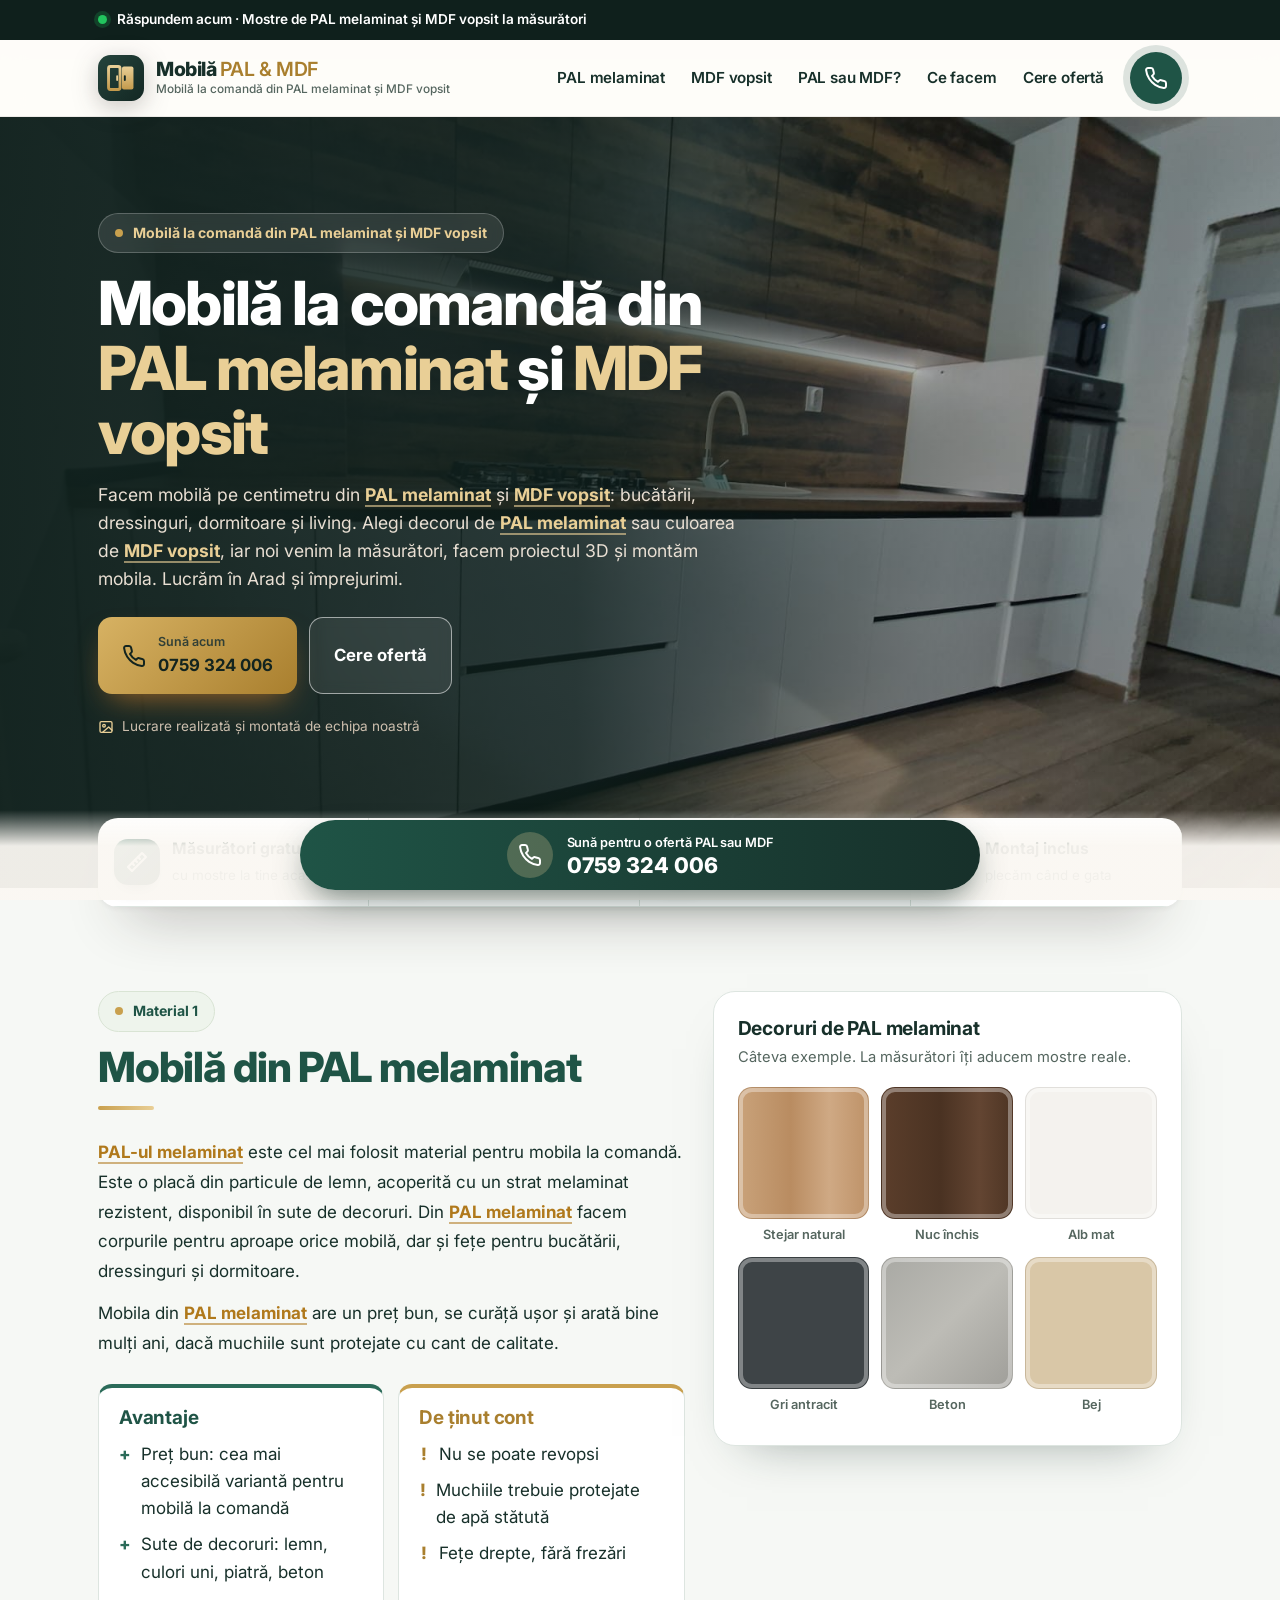
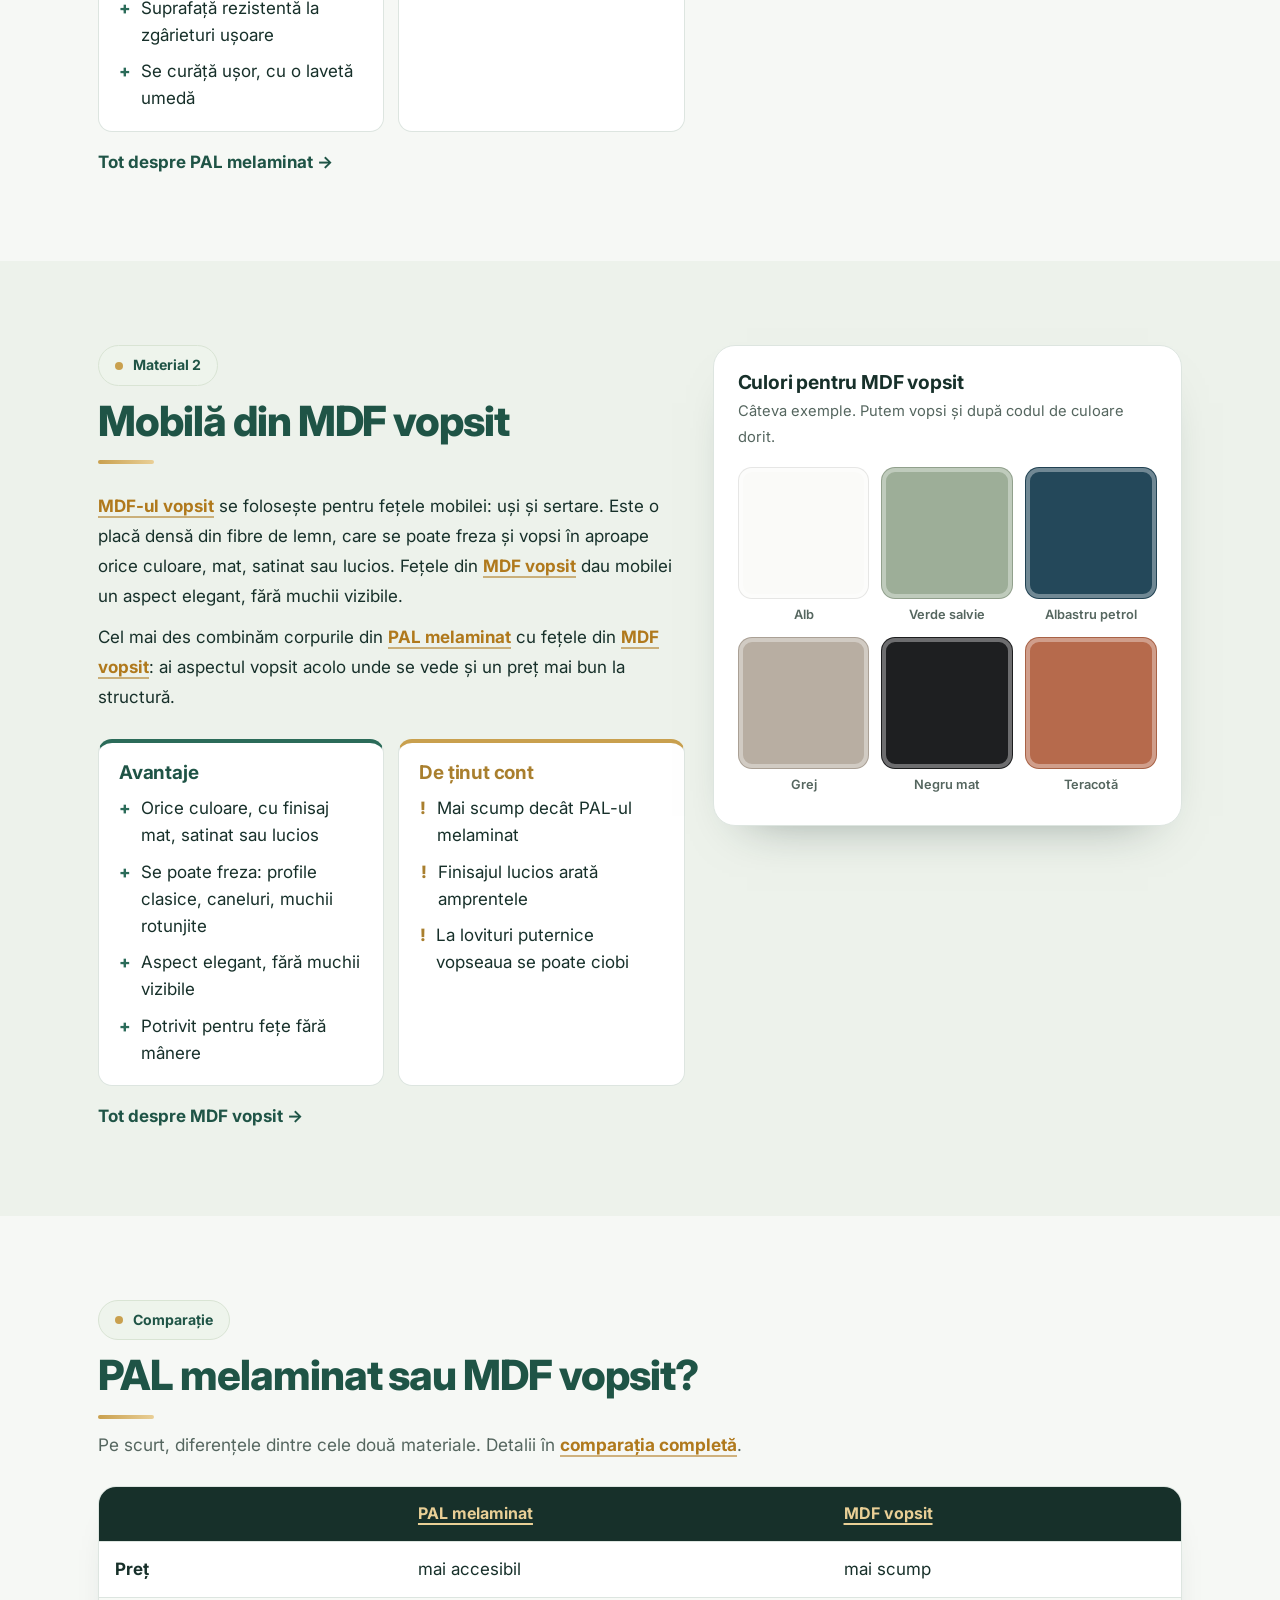
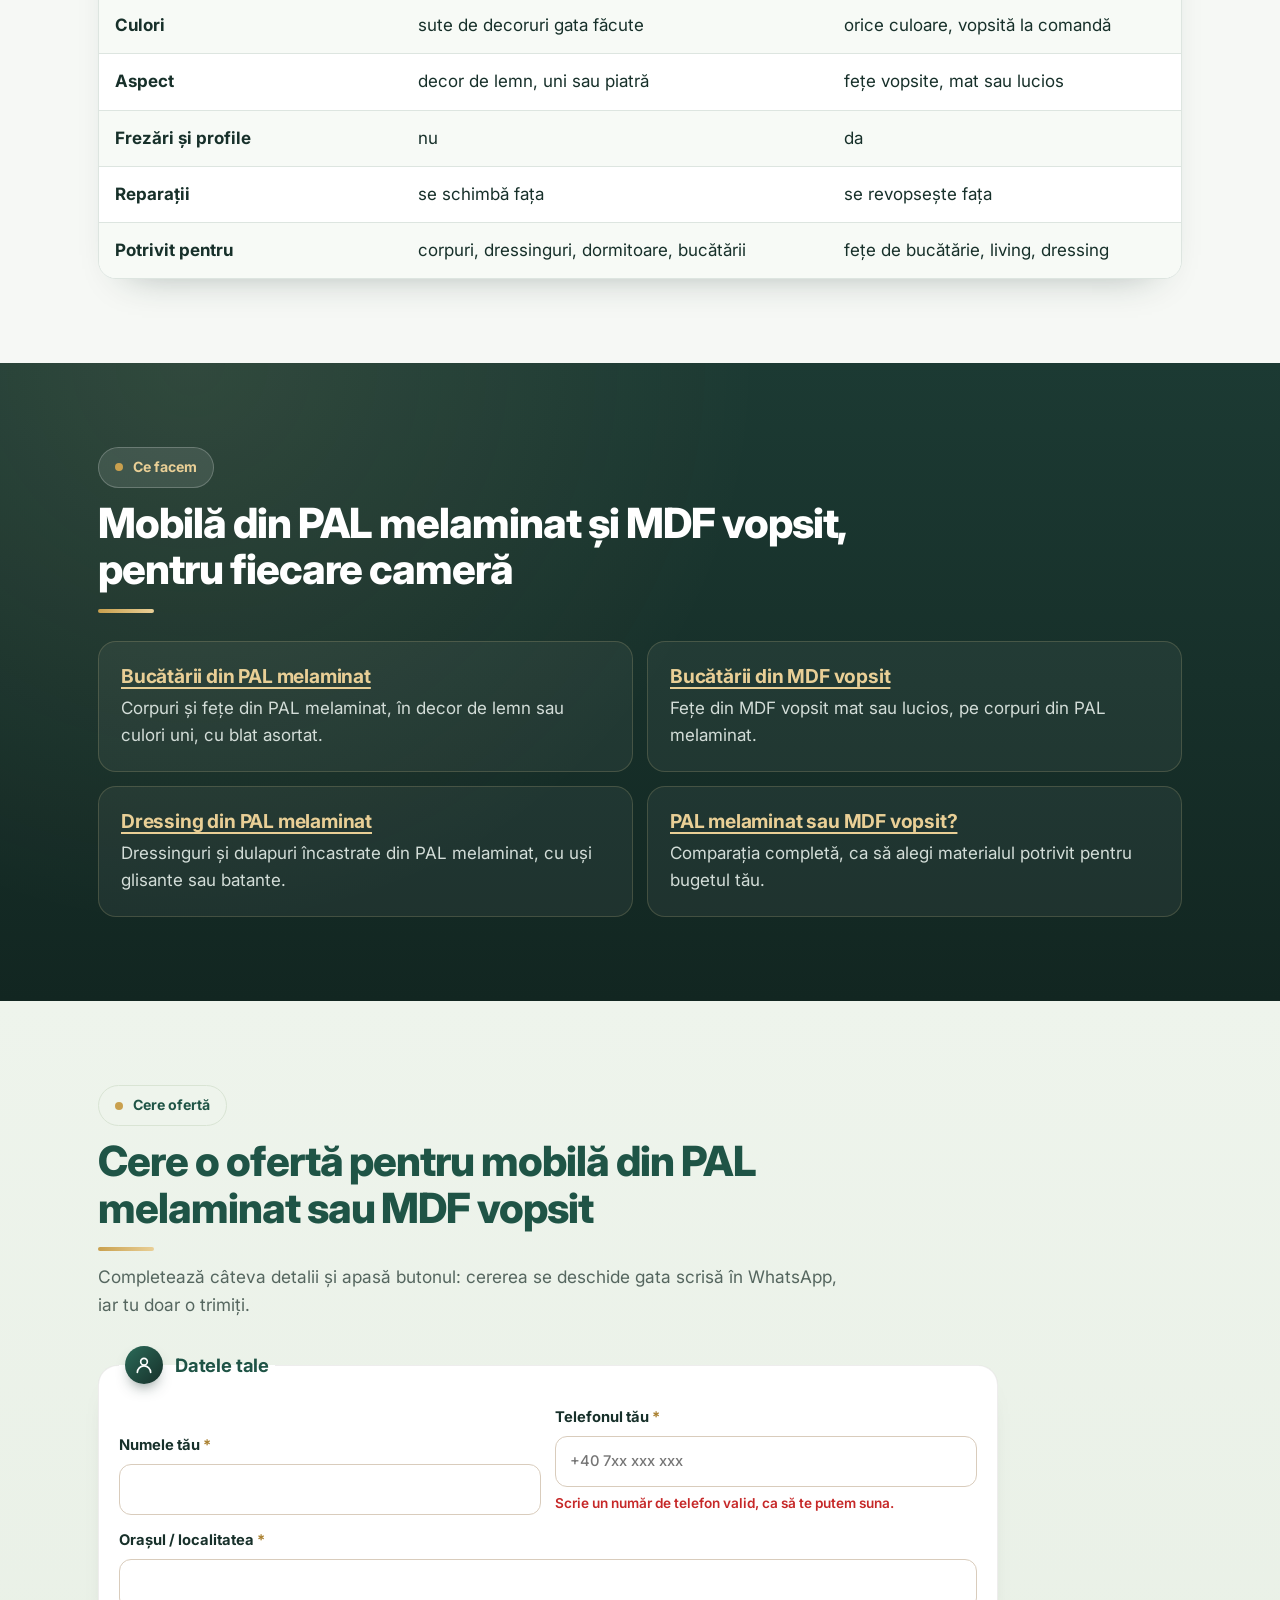
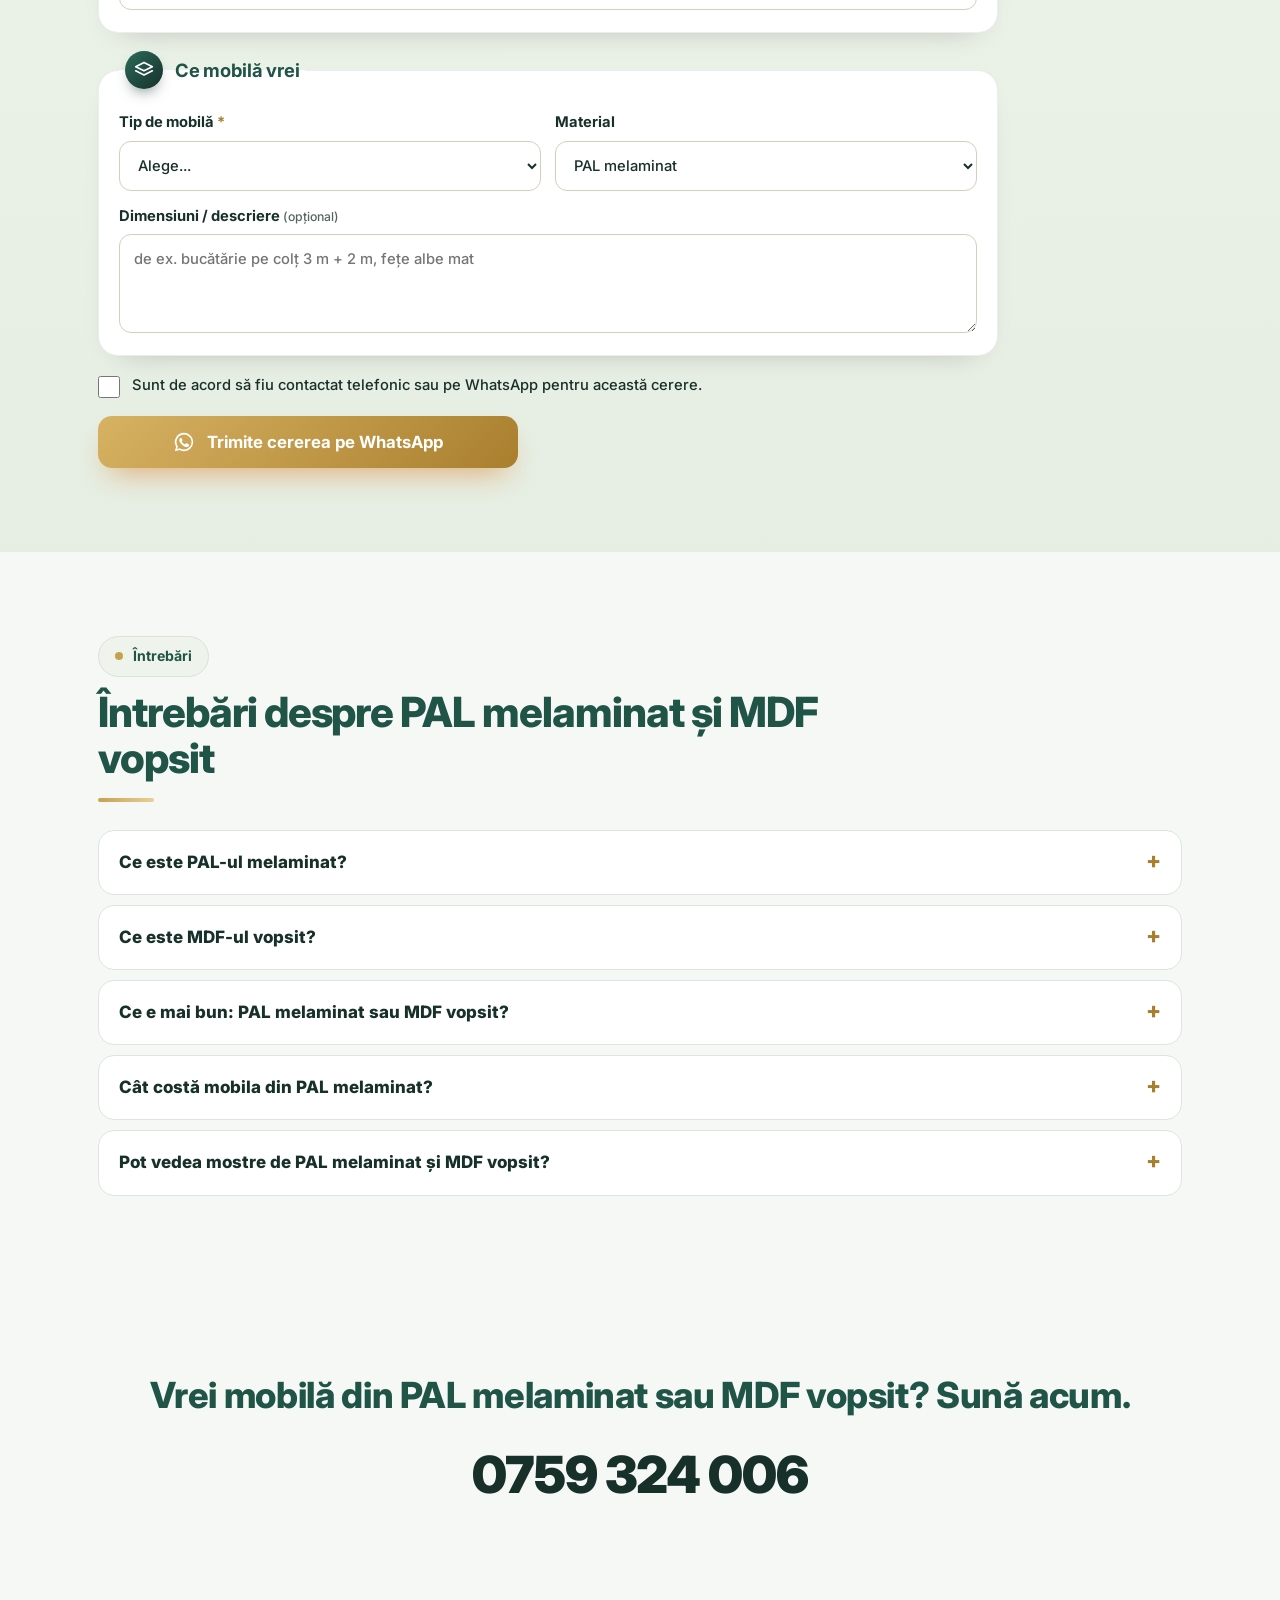
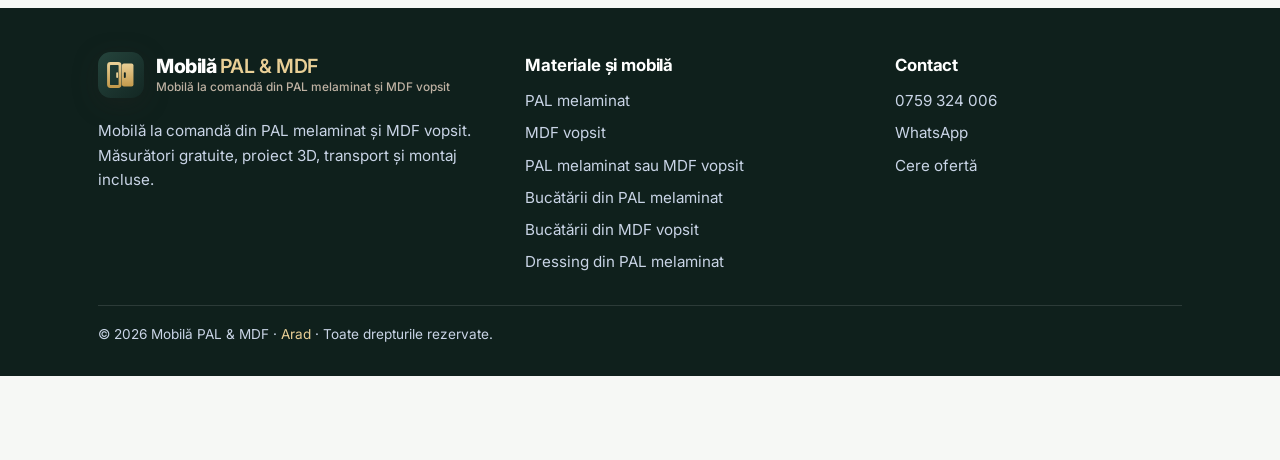
==== index.html @ 7648899f "Site mobilă din PAL melaminat și MDF vopsit, pentru Arad 7 pagini construite în jurul cuvintelor-che" ====
<!doctype html>
<html lang="ro">
<head>
<meta charset="utf-8">
<meta name="viewport" content="width=device-width, initial-scale=1">
<title>Mobilă la comandă din PAL melaminat și MDF vopsit în Arad | Mobilă PAL &amp; MDF</title>
<meta name="description" content="Mobilă la comandă din PAL melaminat și MDF vopsit: bucătării, dressinguri, dormitoare. Măsurători gratuite cu mostre, proiect 3D, transport și montaj incluse. Lucrăm în Arad și împrejurimi.">
<script type="application/ld+json">{"@context":"https://schema.org","@type":"HomeAndConstructionBusiness","name":"Mobilă PAL & MDF","description":"Mobilă la comandă din PAL melaminat și MDF vopsit","telephone":"+40759324006","areaServed":{"@type":"City","name":"Arad"},"address":{"@type":"PostalAddress","addressLocality":"Arad","addressCountry":"RO"}}</script>
<meta name="theme-color" content="#17302A">
<link rel="icon" href="favicon.svg" type="image/svg+xml">
<link rel="preconnect" href="https://fonts.googleapis.com">
<link rel="preconnect" href="https://fonts.gstatic.com" crossorigin>
<link rel="stylesheet" href="https://fonts.googleapis.com/css2?family=Inter:wght@400;500;600;700;800;900&display=swap">
<link rel="stylesheet" href="style.css">
</head>
<body>
<div class="live"><div class="wrap"><span class="dot"></span>Răspundem acum<span class="hide-m"> · Mostre de PAL melaminat și MDF vopsit la măsurători</span></div></div>
<header class="top"><div class="wrap">
  <a class="brand" href="index.html" aria-label="Mobilă PAL & MDF, pagina principală"><span class="logo"><svg class="logo-mark" width="46" height="46" viewBox="0 0 48 48" aria-hidden="true">
  <defs><linearGradient id="pgb" x1="0" y1="0" x2="1" y2="1"><stop offset="0" stop-color="#25443C"/><stop offset="1" stop-color="#132723"/></linearGradient>
  <linearGradient id="pga" x1="0" y1="0" x2="0" y2="1"><stop offset="0" stop-color="#E9CF96"/><stop offset="1" stop-color="#C49A4C"/></linearGradient></defs>
  <rect width="48" height="48" rx="13" fill="url(#pgb)"/>
  <rect x="11" y="12" width="12" height="24" rx="2" fill="none" stroke="url(#pga)" stroke-width="3"/>
  <rect x="25" y="12" width="12" height="24" rx="2" fill="url(#pga)"/>
  <path d="M20 22v4M28 22v4" stroke="#132723" stroke-width="2" stroke-linecap="round"/>
  <path d="M20 22v4" stroke="#E9CF96" stroke-width="2" stroke-linecap="round"/>
</svg><span class="wm"><span class="wm1">Mobilă <i>PAL & MDF</i></span><small>Mobilă la comandă din PAL melaminat și MDF vopsit</small></span></span></a>
  <nav class="menu nav-desktop" aria-label="Meniu principal"><div class="wrap"><a href="index.html#pal">PAL melaminat</a><a href="index.html#mdf">MDF vopsit</a><a href="pal-melaminat-sau-mdf-vopsit.html">PAL sau MDF?</a><a href="index.html#unde">Ce facem</a><a href="index.html#oferta">Cere ofertă</a></div></nav>
  <a class="call-dot" href="tel:+40759324006" aria-label="Sună la 0759 324 006"><svg width="24" height="24" viewBox="0 0 24 24" fill="none" stroke="#fff" stroke-width="2" stroke-linecap="round" stroke-linejoin="round" aria-hidden="true"><path d="M22 16.9v3a2 2 0 0 1-2.2 2 19.8 19.8 0 0 1-8.6-3.1 19.5 19.5 0 0 1-6-6A19.8 19.8 0 0 1 2.1 4.2 2 2 0 0 1 4.1 2h3a2 2 0 0 1 2 1.7c.1 1 .4 1.9.7 2.8a2 2 0 0 1-.5 2.1L8 9.9a16 16 0 0 0 6 6l1.3-1.3a2 2 0 0 1 2.1-.4c.9.3 1.8.6 2.8.7a2 2 0 0 1 1.7 2z"/></svg></a>
  <button class="menu-btn" type="button" aria-label="Meniu" aria-expanded="false" id="menu-btn"><svg width="26" height="26" viewBox="0 0 24 24" fill="none" stroke="#17302A" stroke-width="2" stroke-linecap="round" stroke-linejoin="round" aria-hidden="true"><path d="M3 7h18M3 12h18M3 17h18"/></svg></button>
</div></header>
<main>

<div class="hx">
  <div class="hx-bg" aria-hidden="true"><img src="lucrari/alba-1.jpg" alt="" width="1600" height="1200" fetchpriority="high"></div>
  <div class="wrap hx-in">
    <span class="eyebrow pill pill-glass">Mobilă la comandă din PAL melaminat și MDF vopsit</span>
    <h1>Mobilă la comandă din <em>PAL melaminat</em> și <em>MDF vopsit</em></h1>
    <p class="lead">Facem mobilă pe centimetru din <a class="kw" href="pal-melaminat.html">PAL melaminat</a> și <a class="kw" href="mdf-vopsit.html">MDF vopsit</a>: bucătării, dressinguri, dormitoare și living. Alegi decorul de <a class="kw" href="pal-melaminat.html">PAL melaminat</a> sau culoarea de <a class="kw" href="mdf-vopsit.html">MDF vopsit</a>, iar noi venim la măsurători, facem proiectul 3D și montăm mobila. Lucrăm în Arad și împrejurimi.</p>
    <div class="cta-row"><a class="btn" href="tel:+40759324006"><svg width="24" height="24" viewBox="0 0 24 24" fill="none" stroke="#fff" stroke-width="2" stroke-linecap="round" stroke-linejoin="round" aria-hidden="true"><path d="M22 16.9v3a2 2 0 0 1-2.2 2 19.8 19.8 0 0 1-8.6-3.1 19.5 19.5 0 0 1-6-6A19.8 19.8 0 0 1 2.1 4.2 2 2 0 0 1 4.1 2h3a2 2 0 0 1 2 1.7c.1 1 .4 1.9.7 2.8a2 2 0 0 1-.5 2.1L8 9.9a16 16 0 0 0 6 6l1.3-1.3a2 2 0 0 1 2.1-.4c.9.3 1.8.6 2.8.7a2 2 0 0 1 1.7 2z"/></svg><span><small>Sună acum</small>0759 324 006</span></a><a class="btn ghost ghost-light" href="#oferta">Cere ofertă</a></div>
    <p class="hx-cap"><svg width="16" height="16" viewBox="0 0 24 24" fill="none" stroke="#E9CF96" stroke-width="2" stroke-linecap="round" stroke-linejoin="round" aria-hidden="true"><rect x="3" y="4" width="18" height="16" rx="2"/><circle cx="9" cy="10" r="2"/><path d="m21 17-5-5-9 8"/></svg> Lucrare realizată și montată de echipa noastră</p>
  </div>
</div>
<div class="wrap"><div class="trust">
  <div class="t-item"><span class="t-ic"><svg width="24" height="24" viewBox="0 0 24 24" fill="none" stroke="#fff" stroke-width="2" stroke-linecap="round" stroke-linejoin="round" aria-hidden="true"><path d="M3 17 17 3l4 4L7 21z"/><path d="m7 13 2 2M10 10l2 2M13 7l2 2"/></svg></span><div><b>Măsurători gratuite</b><span>cu mostre la tine acasă</span></div></div>
  <div class="t-item"><span class="t-ic"><svg width="24" height="24" viewBox="0 0 24 24" fill="none" stroke="#fff" stroke-width="2" stroke-linecap="round" stroke-linejoin="round" aria-hidden="true"><path d="M21 8 12 3 3 8v8l9 5 9-5z"/><path d="M3 8l9 5 9-5M12 13v8"/></svg></span><div><b>Proiect 3D</b><span>vezi totul înainte</span></div></div>
  <div class="t-item"><span class="t-ic"><svg width="24" height="24" viewBox="0 0 24 24" fill="none" stroke="#fff" stroke-width="2" stroke-linecap="round" stroke-linejoin="round" aria-hidden="true"><path d="M1 4h14v12H1zM15 9h4l4 4v3h-8z"/><circle cx="6" cy="18" r="2"/><circle cx="18" cy="18" r="2"/></svg></span><div><b>Transport inclus</b><span>în prețul ofertei</span></div></div>
  <div class="t-item"><span class="t-ic"><svg width="24" height="24" viewBox="0 0 24 24" fill="none" stroke="#fff" stroke-width="2" stroke-linecap="round" stroke-linejoin="round" aria-hidden="true"><path d="M14.7 6.3a4 4 0 0 0 5 5L22 14l-8 8-2.3-2.3a4 4 0 0 0-5-5L4 12l8-8z"/></svg></span><div><b>Montaj inclus</b><span>plecăm când e gata</span></div></div>
</div></div>

<section id="pal"><div class="wrap two-mat">
  <div>
    <div class="head"><span class="eyebrow pill">Material 1</span><h2>Mobilă din PAL melaminat</h2></div>
    <p><a class="kw" href="pal-melaminat.html">PAL-ul melaminat</a> este cel mai folosit material pentru mobila la comandă. Este o placă din particule de lemn, acoperită cu un strat melaminat rezistent, disponibil în sute de decoruri. Din <a class="kw" href="pal-melaminat.html">PAL melaminat</a> facem corpurile pentru aproape orice mobilă, dar și fețe pentru bucătării, dressinguri și dormitoare.</p>
    <p style="margin-top:12px">Mobila din <a class="kw" href="pal-melaminat.html">PAL melaminat</a> are un preț bun, se curăță ușor și arată bine mulți ani, dacă muchiile sunt protejate cu cant de calitate.</p>
    <div class="pm"><div class="pm-col pm-plus"><h3>Avantaje</h3><ul><li>Preț bun: cea mai accesibilă variantă pentru mobilă la comandă</li><li>Sute de decoruri: lemn, culori uni, piatră, beton</li><li>Suprafață rezistentă la zgârieturi ușoare</li><li>Se curăță ușor, cu o lavetă umedă</li></ul></div><div class="pm-col pm-minus"><h3>De ținut cont</h3><ul><li>Nu se poate revopsi</li><li>Muchiile trebuie protejate de apă stătută</li><li>Fețe drepte, fără frezări</li></ul></div></div>
    <p style="margin-top:16px"><a class="more-l" href="pal-melaminat.html">Tot despre PAL melaminat →</a></p>
  </div>
  <div class="mat-card">
    <h3>Decoruri de PAL melaminat</h3><p>Câteva exemple. La măsurători îți aducem mostre reale.</p>
    <div class="sw"><div class="swi"><span style="background:linear-gradient(90deg,#C9A27A,#B98C61 40%,#CFA984 70%,#BE9268)"></span><small>Stejar natural</small></div><div class="swi"><span style="background:linear-gradient(90deg,#5B3E2B,#4A3222 45%,#634532 75%,#4E3524)"></span><small>Nuc închis</small></div><div class="swi"><span style="background:#F4F2EE"></span><small>Alb mat</small></div><div class="swi"><span style="background:#3E4447"></span><small>Gri antracit</small></div><div class="swi"><span style="background:linear-gradient(135deg,#A9A9A4,#BDBCB6 50%,#9F9E99)"></span><small>Beton</small></div><div class="swi"><span style="background:#D9C7A7"></span><small>Bej</small></div></div>
  </div>
</div></section>

<section id="mdf" class="soft"><div class="wrap two-mat">
  <div>
    <div class="head"><span class="eyebrow pill">Material 2</span><h2>Mobilă din MDF vopsit</h2></div>
    <p><a class="kw" href="mdf-vopsit.html">MDF-ul vopsit</a> se folosește pentru fețele mobilei: uși și sertare. Este o placă densă din fibre de lemn, care se poate freza și vopsi în aproape orice culoare, mat, satinat sau lucios. Fețele din <a class="kw" href="mdf-vopsit.html">MDF vopsit</a> dau mobilei un aspect elegant, fără muchii vizibile.</p>
    <p style="margin-top:12px">Cel mai des combinăm corpurile din <a class="kw" href="pal-melaminat.html">PAL melaminat</a> cu fețele din <a class="kw" href="mdf-vopsit.html">MDF vopsit</a>: ai aspectul vopsit acolo unde se vede și un preț mai bun la structură.</p>
    <div class="pm"><div class="pm-col pm-plus"><h3>Avantaje</h3><ul><li>Orice culoare, cu finisaj mat, satinat sau lucios</li><li>Se poate freza: profile clasice, caneluri, muchii rotunjite</li><li>Aspect elegant, fără muchii vizibile</li><li>Potrivit pentru fețe fără mânere</li></ul></div><div class="pm-col pm-minus"><h3>De ținut cont</h3><ul><li>Mai scump decât PAL-ul melaminat</li><li>Finisajul lucios arată amprentele</li><li>La lovituri puternice vopseaua se poate ciobi</li></ul></div></div>
    <p style="margin-top:16px"><a class="more-l" href="mdf-vopsit.html">Tot despre MDF vopsit →</a></p>
  </div>
  <div class="mat-card">
    <h3>Culori pentru MDF vopsit</h3><p>Câteva exemple. Putem vopsi și după codul de culoare dorit.</p>
    <div class="sw"><div class="swi"><span style="background:#FAFAF8"></span><small>Alb</small></div><div class="swi"><span style="background:#9DAE98"></span><small>Verde salvie</small></div><div class="swi"><span style="background:#24485A"></span><small>Albastru petrol</small></div><div class="swi"><span style="background:#B8AEA2"></span><small>Grej</small></div><div class="swi"><span style="background:#1E1F21"></span><small>Negru mat</small></div><div class="swi"><span style="background:#B66A4C"></span><small>Teracotă</small></div></div>
  </div>
</div></section>

<section id="compara"><div class="wrap">
  <div class="head"><span class="eyebrow pill">Comparație</span><h2>PAL melaminat sau MDF vopsit?</h2><p>Pe scurt, diferențele dintre cele două materiale. Detalii în <a class="kw" href="pal-melaminat-sau-mdf-vopsit.html">comparația completă</a>.</p></div>
  <div class="cmp-wrap"><table class="cmp"><thead><tr><th></th><th><a class="kw" href="pal-melaminat.html">PAL melaminat</a></th><th><a class="kw" href="mdf-vopsit.html">MDF vopsit</a></th></tr></thead><tbody><tr><th>Preț</th><td>mai accesibil</td><td>mai scump</td></tr><tr><th>Culori</th><td>sute de decoruri gata făcute</td><td>orice culoare, vopsită la comandă</td></tr><tr><th>Aspect</th><td>decor de lemn, uni sau piatră</td><td>fețe vopsite, mat sau lucios</td></tr><tr><th>Frezări și profile</th><td>nu</td><td>da</td></tr><tr><th>Reparații</th><td>se schimbă fața</td><td>se revopsește fața</td></tr><tr><th>Potrivit pentru</th><td>corpuri, dressinguri, dormitoare, bucătării</td><td>fețe de bucătărie, living, dressing</td></tr></tbody></table></div>
</div></section>

<section id="unde" class="band"><div class="wrap">
  <div class="head"><span class="eyebrow pill pill-dark">Ce facem</span><h2>Mobilă din PAL melaminat și MDF vopsit, pentru fiecare cameră</h2></div>
  <div class="ugrid"><div class="ucard"><h3><a class="kw" href="bucatarii-pal-melaminat.html">Bucătării din PAL melaminat</a></h3><p>Corpuri și fețe din PAL melaminat, în decor de lemn sau culori uni, cu blat asortat.</p></div><div class="ucard"><h3><a class="kw" href="bucatarii-mdf-vopsit.html">Bucătării din MDF vopsit</a></h3><p>Fețe din MDF vopsit mat sau lucios, pe corpuri din PAL melaminat.</p></div><div class="ucard"><h3><a class="kw" href="dressing-pal-melaminat.html">Dressing din PAL melaminat</a></h3><p>Dressinguri și dulapuri încastrate din PAL melaminat, cu uși glisante sau batante.</p></div><div class="ucard"><h3><a class="kw" href="pal-melaminat-sau-mdf-vopsit.html">PAL melaminat sau MDF vopsit?</a></h3><p>Comparația completă, ca să alegi materialul potrivit pentru bugetul tău.</p></div></div>
</div></section>


<section id="oferta" class="order-sec"><div class="wrap">
  <div class="head"><span class="eyebrow pill">Cere ofertă</span><h2>Cere o ofertă pentru mobilă din PAL melaminat sau MDF vopsit</h2>
  <p>Completează câteva detalii și apasă butonul: cererea se deschide gata scrisă în WhatsApp, iar tu doar o trimiți.</p></div>
  <form id="of-form" class="order" novalidate>
    <fieldset class="fs">
      <legend><span class="n"><svg width="20" height="20" viewBox="0 0 24 24" fill="none" stroke="#fff" stroke-width="2" stroke-linecap="round" stroke-linejoin="round" aria-hidden="true"><circle cx="12" cy="8" r="4"/><path d="M4 21a8 8 0 0 1 16 0"/></svg></span>Datele tale</legend>
      <div class="row2">
        <label>Numele tău <em>*</em><input name="Nume" required autocomplete="name"></label>
        <label>Telefonul tău <em>*</em><input name="Telefon" id="f-tel" type="tel" required autocomplete="tel" placeholder="+40 7xx xxx xxx"><span class="err-txt" id="tel-err" hidden>Scrie un număr de telefon valid, ca să te putem suna.</span></label>
      </div>
      <label>Orașul / localitatea <em>*</em><input name="Oraș" required autocomplete="address-level2"></label>
    </fieldset>
    <fieldset class="fs">
      <legend><span class="n"><svg width="20" height="20" viewBox="0 0 24 24" fill="none" stroke="#fff" stroke-width="2" stroke-linecap="round" stroke-linejoin="round" aria-hidden="true"><path d="M12 3 2 8l10 5 10-5z"/><path d="m2 13 10 5 10-5"/></svg></span>Ce mobilă vrei</legend>
      <div class="row2">
        <label>Tip de mobilă <em>*</em><select name="Tip mobilă" required><option value="">Alege...</option><option>Bucătărie</option><option>Dressing / dulap</option><option>Dormitor</option><option>Living</option><option>Baie</option><option>Birou / firmă</option><option>Altceva</option></select></label>
        <label>Material<select name="Material"><option>PAL melaminat</option><option>MDF vopsit</option><option>PAL melaminat + fețe din MDF vopsit</option><option>Nu știu încă, vreau recomandare</option></select></label>
      </div>
      <label>Dimensiuni / descriere <small>(opțional)</small><textarea name="Descriere" rows="3" placeholder="de ex. bucătărie pe colț 3 m + 2 m, fețe albe mat"></textarea></label>
    </fieldset>
    <label class="agree"><input type="checkbox" required> Sunt de acord să fiu contactat telefonic sau pe WhatsApp pentru această cerere.</label>
    <button class="btn btn-wa" type="submit" id="of-submit"><svg width="22" height="22" viewBox="0 0 24 24" fill="#fff" aria-hidden="true"><path d="M12 2a10 10 0 0 0-8.6 15.1L2 22l5-1.3A10 10 0 1 0 12 2zm0 18.2a8.2 8.2 0 0 1-4.2-1.2l-.3-.2-3 .8.8-2.9-.2-.3A8.2 8.2 0 1 1 12 20.2zm4.5-6.1c-.2-.1-1.5-.7-1.7-.8-.2-.1-.4-.1-.6.1l-.8 1c-.1.2-.3.2-.5.1a6.7 6.7 0 0 1-3.3-2.9c-.2-.4.2-.4.7-1.3.1-.2 0-.3 0-.4l-.8-1.8c-.2-.5-.4-.4-.6-.4h-.5a1 1 0 0 0-.7.3 3 3 0 0 0-.9 2.2 5.2 5.2 0 0 0 1.1 2.7 11.8 11.8 0 0 0 4.5 4c1.7.7 2.3.8 3.2.6a2.7 2.7 0 0 0 1.8-1.3 2.2 2.2 0 0 0 .2-1.3c-.1-.1-.3-.2-.5-.3z"/></svg> Trimite cererea pe WhatsApp</button>
  </form>
  <div id="of-ok" class="order-ok" tabindex="-1" hidden>
    <div class="ok-ic"><svg width="44" height="44" viewBox="0 0 24 24" fill="none" stroke="#fff" stroke-width="3" stroke-linecap="round" stroke-linejoin="round" aria-hidden="true"><path d="M5 12.5l4.5 4.5L19 7.5"/></svg></div>
    <h3>Vă mulțumim!</h3>
    <p class="ok-thanks">Cererea ta e gata în WhatsApp.</p>
    <p class="ok-next" style="margin-top:12px"><b>Ultimul pas:</b> în WhatsApp, apasă <b>Trimite</b>. Dacă WhatsApp nu s-a deschis, apasă butonul de mai jos.</p>
    <p style="margin-top:16px"><a class="btn btn-wa" id="wa-again" href="https://wa.me/40759324006" target="_blank" rel="noopener"><svg width="22" height="22" viewBox="0 0 24 24" fill="#fff" aria-hidden="true"><path d="M12 2a10 10 0 0 0-8.6 15.1L2 22l5-1.3A10 10 0 1 0 12 2zm0 18.2a8.2 8.2 0 0 1-4.2-1.2l-.3-.2-3 .8.8-2.9-.2-.3A8.2 8.2 0 1 1 12 20.2zm4.5-6.1c-.2-.1-1.5-.7-1.7-.8-.2-.1-.4-.1-.6.1l-.8 1c-.1.2-.3.2-.5.1a6.7 6.7 0 0 1-3.3-2.9c-.2-.4.2-.4.7-1.3.1-.2 0-.3 0-.4l-.8-1.8c-.2-.5-.4-.4-.6-.4h-.5a1 1 0 0 0-.7.3 3 3 0 0 0-.9 2.2 5.2 5.2 0 0 0 1.1 2.7 11.8 11.8 0 0 0 4.5 4c1.7.7 2.3.8 3.2.6a2.7 2.7 0 0 0 1.8-1.3 2.2 2.2 0 0 0 .2-1.3c-.1-.1-.3-.2-.5-.3z"/></svg> Deschide WhatsApp</a></p>
    <p class="ok-urgent">Sau sună-ne: <a href="tel:+40759324006">0759 324 006</a></p>
  </div>
</div></section>
<script>
(function(){
  var f=document.getElementById("of-form"); if(!f) return;
  var tel=document.getElementById("f-tel");
  tel.addEventListener("input",function(){ tel.setCustomValidity(""); document.getElementById("tel-err").hidden=true; });
  f.addEventListener("submit",function(e){
    e.preventDefault();
    var cifre=(tel.value.match(/\d/g)||[]).length;
    tel.setCustomValidity(cifre>=9 && cifre<=15 ? "" : "Scrie un număr de telefon valid.");
    document.getElementById("tel-err").hidden=tel.validity.valid;
    if(!f.checkValidity()){ f.reportValidity(); return; }
    var d={}; new FormData(f).forEach(function(v,k){ d[k]=v; });
    var txt="Bună ziua! Aș dori o ofertă pentru mobilă la comandă.\n";
    ["Nume","Telefon","Oraș","Tip mobilă","Material","Descriere"].forEach(function(k){ var v=(d[k]||"").trim(); if(v) txt+="\n"+k+": "+v; });
    var url="https://wa.me/40759324006?text="+encodeURIComponent(txt);
    document.getElementById("wa-again").href=url;
    f.reset(); f.hidden=true; var ok=document.getElementById("of-ok"); ok.hidden=false; ok.scrollIntoView({block:"center",behavior:"smooth"});
    var w=window.open(url,"_blank"); if(!w) window.location.href=url;
  });
})();
</script>

<section id="intrebari"><div class="wrap">
  <div class="head"><span class="eyebrow pill">Întrebări</span><h2>Întrebări despre PAL melaminat și MDF vopsit</h2></div>
  <div class="faq"><details><summary>Ce este PAL-ul melaminat?</summary><p><a class="kw" href="pal-melaminat.html">PAL-ul melaminat</a> este o placă din particule de lemn presate, acoperită cu un strat melaminat decorativ. E cel mai folosit material pentru mobilă la comandă: accesibil, rezistent și disponibil în sute de decoruri.</p></details><details><summary>Ce este MDF-ul vopsit?</summary><p><a class="kw" href="mdf-vopsit.html">MDF-ul vopsit</a> este o placă din fibre fine de lemn, densă, care se poate freza și vopsi în aproape orice culoare. Se folosește mai ales pentru fețele mobilei.</p></details><details><summary>Ce e mai bun: PAL melaminat sau MDF vopsit?</summary><p>Depinde de buget și de aspectul dorit. Multe bucătării au corpurile din PAL melaminat și fețele din MDF vopsit. Vezi <a class="kw" href="pal-melaminat-sau-mdf-vopsit.html">comparația PAL melaminat sau MDF vopsit</a>.</p></details><details><summary>Cât costă mobila din PAL melaminat?</summary><p>Prețul depinde de dimensiuni, decor și feronerie. După măsurătorile gratuite primești proiectul 3D și prețul final, cu transport și montaj incluse.</p></details><details><summary>Pot vedea mostre de PAL melaminat și MDF vopsit?</summary><p>Da. La măsurători aducem mostre de decoruri de PAL melaminat și de culori pentru MDF vopsit, ca să le vezi în lumina din casa ta.</p></details></div>
</div></section>

<section class="final"><div class="wrap">
  <h2>Vrei mobilă din PAL melaminat sau MDF vopsit? Sună acum.</h2>
  <a class="phone-big" href="tel:+40759324006">0759 324 006</a>
</div></section>

</main>
<footer><div class="wrap">
  <div class="cols">
    <div><a href="index.html" class="f-logo" aria-label="Mobilă PAL & MDF"><span class="logo logo-light"><svg class="logo-mark" width="46" height="46" viewBox="0 0 48 48" aria-hidden="true">
  <defs><linearGradient id="pgb" x1="0" y1="0" x2="1" y2="1"><stop offset="0" stop-color="#25443C"/><stop offset="1" stop-color="#132723"/></linearGradient>
  <linearGradient id="pga" x1="0" y1="0" x2="0" y2="1"><stop offset="0" stop-color="#E9CF96"/><stop offset="1" stop-color="#C49A4C"/></linearGradient></defs>
  <rect width="48" height="48" rx="13" fill="url(#pgb)"/>
  <rect x="11" y="12" width="12" height="24" rx="2" fill="none" stroke="url(#pga)" stroke-width="3"/>
  <rect x="25" y="12" width="12" height="24" rx="2" fill="url(#pga)"/>
  <path d="M20 22v4M28 22v4" stroke="#132723" stroke-width="2" stroke-linecap="round"/>
  <path d="M20 22v4" stroke="#E9CF96" stroke-width="2" stroke-linecap="round"/>
</svg><span class="wm"><span class="wm1">Mobilă <i>PAL & MDF</i></span><small>Mobilă la comandă din PAL melaminat și MDF vopsit</small></span></span></a><p style="margin-top:14px">Mobilă la comandă din PAL melaminat și MDF vopsit. Măsurători gratuite, proiect 3D, transport și montaj incluse.</p></div>
    <div><h4>Materiale și mobilă</h4><ul><li><a href="pal-melaminat.html">PAL melaminat</a></li><li><a href="mdf-vopsit.html">MDF vopsit</a></li><li><a href="pal-melaminat-sau-mdf-vopsit.html">PAL melaminat sau MDF vopsit</a></li><li><a href="bucatarii-pal-melaminat.html">Bucătării din PAL melaminat</a></li><li><a href="bucatarii-mdf-vopsit.html">Bucătării din MDF vopsit</a></li><li><a href="dressing-pal-melaminat.html">Dressing din PAL melaminat</a></li></ul></div>
    <div><h4>Contact</h4><ul><li><a href="tel:+40759324006">0759 324 006</a></li><li><a href="https://wa.me/40759324006">WhatsApp</a></li><li><a href="index.html#oferta">Cere ofertă</a></li></ul></div>
  </div>
  <p class="legal">© 2026 Mobilă PAL & MDF · <span class="loc">Arad</span> · Toate drepturile rezervate.</p>
</div></footer>
<div class="sticky"><a href="tel:+40759324006"><span class="ring"><svg width="24" height="24" viewBox="0 0 24 24" fill="none" stroke="#fff" stroke-width="2" stroke-linecap="round" stroke-linejoin="round" aria-hidden="true"><path d="M22 16.9v3a2 2 0 0 1-2.2 2 19.8 19.8 0 0 1-8.6-3.1 19.5 19.5 0 0 1-6-6A19.8 19.8 0 0 1 2.1 4.2 2 2 0 0 1 4.1 2h3a2 2 0 0 1 2 1.7c.1 1 .4 1.9.7 2.8a2 2 0 0 1-.5 2.1L8 9.9a16 16 0 0 0 6 6l1.3-1.3a2 2 0 0 1 2.1-.4c.9.3 1.8.6 2.8.7a2 2 0 0 1 1.7 2z"/></svg></span><span><small>Sună pentru o ofertă PAL sau MDF</small><b>0759 324 006</b></span></a></div>
<script>
(function(){var b=document.getElementById("menu-btn"),m=document.querySelector("nav.menu");if(!b||!m)return;
b.addEventListener("click",function(){var o=m.classList.toggle("open");b.setAttribute("aria-expanded",o)});
m.addEventListener("click",function(e){if(e.target.tagName==="A"){m.classList.remove("open");b.setAttribute("aria-expanded","false")}});})();
</script>
</body>
</html>
---- style.css ----
:root{
  --navy:#0A1A33; --navy-2:#10284D; --blue:#0B4DA2; --orange:#FF6A00; --orange-2:#E35500;
  --ink:#0A1A33; --muted:#4A5568; --line:#DCE3EE; --bg:#F5F7FB; --card:#FFFFFF;
  --head:"Barlow Condensed", "Arial Narrow", sans-serif; --body:"Inter", system-ui, sans-serif;
  --r:16px;
}
*{box-sizing:border-box;margin:0}
html{-webkit-text-size-adjust:100%;scroll-behavior:smooth}
body{font-family:var(--body);color:var(--ink);background:var(--bg);line-height:1.6;font-size:17px;padding-bottom:84px}
img,svg{max-width:100%}
a{color:inherit}
.wrap{width:100%;max-width:1120px;margin:0 auto;padding:0 18px}
h1,h2,h3{font-family:var(--head);text-transform:uppercase;line-height:1.02;letter-spacing:.2px}
h1{font-size:clamp(2.6rem,7vw,4.4rem);font-weight:800}
h2{font-size:clamp(2rem,5vw,3rem);font-weight:800;color:var(--blue)}
h3{font-size:1.5rem;font-weight:700}
p+p{margin-top:14px}

/* cuvinte-cheie cu link */
.kw{color:var(--blue);font-weight:700;text-decoration:underline;text-decoration-color:rgba(11,77,162,.45);text-decoration-thickness:2px;text-underline-offset:4px}
.kw:hover{text-decoration-color:var(--orange)}
.band .kw,.dark .kw{color:#fff;text-decoration-color:var(--orange)}

/* bara de sus */
.live{background:var(--navy);color:#fff;font-size:.78rem;font-weight:700;letter-spacing:.18em;text-transform:uppercase;padding:9px 0}
.live .dot{display:inline-block;width:9px;height:9px;border-radius:50%;background:#22C55E;margin-right:10px;box-shadow:0 0 0 4px rgba(34,197,94,.2)}
header.top{position:sticky;top:0;z-index:30;background:rgba(255,255,255,.96);backdrop-filter:blur(8px);border-bottom:1px solid var(--line)}
header.top .wrap{display:flex;align-items:center;gap:14px;min-height:72px}
.brand{display:flex;align-items:center;gap:10px;text-decoration:none;margin-right:auto}
.brand .mark{width:44px;height:44px;border-radius:12px;background:var(--navy);display:grid;place-items:center;flex:none}
.brand b{display:block;font-family:var(--head);font-size:1.5rem;line-height:1;color:var(--navy);text-transform:uppercase}
.brand small{display:block;font-size:.66rem;letter-spacing:.22em;font-weight:700;color:var(--orange-2);text-transform:uppercase}
.call-dot{width:52px;height:52px;border-radius:50%;background:var(--orange);display:grid;place-items:center;box-shadow:0 0 0 7px rgba(255,106,0,.18);flex:none}
.menu-btn{width:52px;height:52px;border:1px solid var(--line);border-radius:12px;background:#fff;display:grid;place-items:center;cursor:pointer}
nav.menu{display:none;background:var(--navy)}
nav.menu.open{display:block}
nav.menu a{display:block;color:#fff;text-decoration:none;font-weight:800;text-transform:uppercase;letter-spacing:.04em;padding:18px 0;border-bottom:1px solid rgba(255,255,255,.12)}
nav.menu a:hover{color:var(--orange)}
@media(min-width:900px){
  .menu-btn{display:none}
  nav.menu{display:block;background:transparent;position:static}
  nav.menu .wrap{display:flex;gap:22px;padding:0}
  nav.menu a{color:var(--navy);padding:0;border:0;font-size:.85rem}
  header.top .wrap{gap:26px}
  .nav-desktop{order:1}
}

/* hero */
.hero{padding:38px 0 34px;background:linear-gradient(180deg,#fff 0%,var(--bg) 100%)}
.eyebrow{display:inline-flex;align-items:center;gap:10px;font-size:.8rem;font-weight:800;letter-spacing:.2em;text-transform:uppercase;color:var(--orange-2)}
.pill{border:1px solid #F7C9A8;background:#FFF3EA;border-radius:99px;padding:8px 16px}
.pill::before{content:"";width:8px;height:8px;border-radius:50%;background:var(--orange)}
.hero h1{margin:16px 0 10px;color:var(--navy)}
.hero h1 em{font-style:normal;color:var(--orange)}
.hero .sub{font-family:var(--head);font-size:1.6rem;font-weight:700;color:var(--blue);text-transform:none;line-height:1.15;margin-bottom:16px}
.hero .lead{font-size:1.12rem;max-width:720px}
.cta-row{display:flex;flex-wrap:wrap;gap:12px;margin-top:24px}
.btn{display:inline-flex;align-items:center;justify-content:center;gap:12px;background:var(--orange);color:#fff;text-decoration:none;font-family:var(--head);font-weight:800;font-size:1.45rem;letter-spacing:.03em;text-transform:uppercase;padding:16px 26px;border-radius:14px;box-shadow:0 14px 30px -12px rgba(255,106,0,.7);border:0;cursor:pointer}
.btn small{display:block;font-family:var(--body);font-size:.7rem;letter-spacing:.2em;font-weight:700;opacity:.9}
.btn.ghost{background:#fff;color:var(--navy);border:2px solid var(--navy);box-shadow:none;font-size:1.2rem}
.note{color:var(--muted);font-size:.95rem;margin-top:12px}
.chips{display:flex;flex-wrap:wrap;gap:10px;margin-top:22px}
.chip{display:inline-flex;align-items:center;gap:8px;background:#fff;border:1px solid var(--line);border-radius:99px;padding:10px 16px;font-weight:700;font-size:.95rem}
.chip svg{color:var(--orange-2)}
.feats{display:grid;gap:14px;margin-top:28px}
.feat{display:flex;gap:16px;align-items:center}
.feat .ic{width:62px;height:62px;border-radius:50%;background:var(--blue);display:grid;place-items:center;flex:none;color:#fff}
.feat b{display:block;font-family:var(--head);font-size:1.7rem;color:var(--blue);text-transform:uppercase;line-height:1}
.feat span{font-size:.78rem;letter-spacing:.16em;font-weight:700;text-transform:uppercase;color:var(--muted)}
@media(min-width:900px){.feats{grid-template-columns:repeat(3,1fr)}}

/* secțiuni */
section{padding:56px 0}
.head{max-width:760px;margin-bottom:28px}
.head p{margin-top:12px;color:var(--muted);font-size:1.08rem}
.band{background:linear-gradient(180deg,var(--blue),#083B7E);color:#fff}
.band h2{color:#fff}
.band .head p{color:#D6E2F5}
.dark{background:var(--navy);color:#fff}
.dark h2{color:#fff}

/* carduri țări */
.grid{display:grid;gap:14px;grid-template-columns:repeat(2,1fr)}
@media(min-width:900px){.grid{grid-template-columns:repeat(4,1fr)}}
.tile{background:#fff;color:var(--navy);border-radius:var(--r);padding:22px 14px;text-align:center;text-decoration:none;display:flex;flex-direction:column;align-items:center;gap:12px;transition:transform .15s}
.tile:hover{transform:translateY(-3px)}
.tile .flag{width:64px;height:44px;border-radius:8px;overflow:hidden;box-shadow:0 0 0 1px rgba(0,0,0,.08)}
.tile b{font-family:var(--head);font-size:1.35rem;text-transform:uppercase;line-height:1}
.tile span{font-size:.8rem;color:var(--muted)}

/* servicii (carduri cu săgeată) */
.cards{display:grid;gap:16px}
@media(min-width:900px){.cards{grid-template-columns:repeat(2,1fr)}}
.card{background:var(--card);border:1px solid var(--line);border-radius:var(--r);padding:26px;display:grid;grid-template-columns:64px 1fr;gap:18px;align-items:start}
.card .ic{width:64px;height:64px;border-radius:50%;background:var(--blue);display:grid;place-items:center;color:#fff}
.card h3{color:var(--blue);margin-bottom:8px}
.card p{color:var(--muted)}
.card .more{display:inline-flex;align-items:center;gap:10px;margin-top:14px;font-family:var(--head);font-weight:800;font-size:1.2rem;color:var(--blue);text-transform:uppercase;text-decoration:none}
.card .more:hover{color:var(--orange-2)}

/* preț */
.price{border-left:6px solid var(--orange);background:var(--navy-2);border-radius:0 var(--r) var(--r) 0;padding:30px 26px}
.price .lbl{font-size:.8rem;letter-spacing:.24em;font-weight:800;color:var(--orange);text-transform:uppercase}
.price .big{font-family:var(--body);font-weight:900;font-size:clamp(3.4rem,12vw,5.4rem);line-height:1;margin:10px 0 6px;letter-spacing:-.02em}
.price .per{font-size:.85rem;letter-spacing:.2em;font-weight:700;text-transform:uppercase;color:#B9C6DD;padding-bottom:18px;border-bottom:1px solid rgba(255,255,255,.15);margin-bottom:16px}
.ticks{list-style:none;padding:0;display:grid;gap:12px}
.ticks li{display:flex;gap:12px;align-items:flex-start}
.ticks li::before{content:"";flex:none;width:10px;height:10px;margin-top:9px;transform:rotate(45deg);background:#22C55E}
.ticks li.x::before{background:var(--orange)}
.hazard{height:12px;background:repeating-linear-gradient(-45deg,var(--orange) 0 14px,var(--navy) 14px 28px)}

/* pași */
.steps{counter-reset:s;display:grid;gap:4px}
.step{display:grid;grid-template-columns:76px 1fr;gap:12px;padding:22px 0;border-bottom:1px solid var(--line)}
.step::before{counter-increment:s;content:"0" counter(s);font-family:var(--body);font-weight:900;font-size:2.6rem;line-height:1;color:var(--orange-2)}
.step h3{color:var(--navy);margin-bottom:6px}
.step p{color:var(--muted)}
.tag{display:inline-block;margin-top:12px;font-weight:800;border:1px solid var(--line);background:#EEF3FA;border-radius:10px;padding:8px 14px;color:var(--navy)}

/* de ce noi */
.why{background:linear-gradient(180deg,var(--blue),#083B7E);color:#fff;border-radius:var(--r);border-top:6px solid var(--orange);padding:30px 26px}
.why h2{color:#fff;margin-bottom:18px}
.checks{list-style:none;padding:0;display:grid;gap:14px;margin-bottom:24px}
.checks li{display:flex;gap:14px;font-size:1.05rem}
.checks li::before{content:"";flex:none;width:20px;height:11px;border-left:3px solid var(--orange);border-bottom:3px solid var(--orange);transform:rotate(-45deg);margin-top:5px}

/* FAQ */
.faq details{background:#fff;border:1px solid var(--line);border-radius:14px;padding:18px 20px;margin-bottom:10px}
.faq summary{cursor:pointer;font-weight:800;list-style:none;display:flex;justify-content:space-between;gap:14px}
.faq summary::after{content:"+";color:var(--orange-2);font-size:1.4rem;line-height:1}
.faq details[open] summary::after{content:"–"}
.faq details p{margin-top:12px;color:var(--muted)}

/* final + footer */
.final{text-align:center}
.final .phone-big{display:block;font-family:var(--body);font-weight:900;font-size:clamp(2.4rem,9vw,4.2rem);color:var(--navy);text-decoration:none;margin:18px 0 8px;letter-spacing:-.02em}
footer{background:var(--navy);color:#C9D4E6;padding:44px 0 30px;font-size:.95rem}
footer .cols{display:grid;gap:26px}
@media(min-width:900px){footer .cols{grid-template-columns:1.4fr 1fr 1fr 1fr}}
footer h4{color:#fff;font-family:var(--head);text-transform:uppercase;font-size:1.25rem;margin-bottom:10px}
footer ul{list-style:none;padding:0;display:grid;gap:8px}
footer a{text-decoration:none}
footer a:hover{color:var(--orange)}
.legal{margin-top:30px;padding-top:18px;border-top:1px solid rgba(255,255,255,.12);font-size:.85rem}

/* bara fixă de apel */
.sticky{position:fixed;left:0;right:0;bottom:0;z-index:40;padding:10px 12px calc(10px + env(safe-area-inset-bottom));background:linear-gradient(180deg,rgba(245,247,251,0),rgba(245,247,251,.95) 40%)}
.sticky a{display:flex;align-items:center;justify-content:center;gap:14px;max-width:680px;margin:0 auto;background:linear-gradient(90deg,var(--orange),var(--orange-2));color:#fff;text-decoration:none;border-radius:99px;padding:12px 22px;box-shadow:0 14px 34px -10px rgba(227,85,0,.75)}
.sticky .ring{width:46px;height:46px;border-radius:50%;background:rgba(255,255,255,.22);display:grid;place-items:center;flex:none}
.sticky small{display:block;font-size:.72rem;letter-spacing:.24em;font-weight:800}
.sticky b{display:block;font-family:var(--body);font-weight:900;font-size:1.55rem;line-height:1.05}

/* pagini interioare */
.crumbs{font-size:.85rem;color:var(--muted);padding-top:18px}
.crumbs a{color:var(--blue)}
.prose{max-width:780px}
.prose h2{margin:34px 0 12px;font-size:clamp(1.7rem,4vw,2.3rem)}
.cities{display:flex;flex-wrap:wrap;gap:8px;margin-top:14px}
.cities span{background:#fff;border:1px solid var(--line);border-radius:99px;padding:7px 14px;font-weight:700;font-size:.92rem}
.two{display:grid;gap:22px}
@media(min-width:900px){.two{grid-template-columns:1.5fr 1fr;align-items:start}.two .why{position:sticky;top:100px}}

.hide-m{display:none}
@media(min-width:900px){.hide-m{display:inline}.call-dot{order:2}}
.price .big2{font-weight:900;font-size:clamp(2.4rem,8vw,3.4rem);line-height:1;margin:18px 0 6px;letter-spacing:-.02em;color:var(--orange)}
.price .big2 span{font-size:.45em;color:#B9C6DD;letter-spacing:0}

/* formular comandă */
.order-sec{background:#EAF0F8}
.order{display:grid;gap:18px;max-width:900px}
.fs{border:1px solid var(--line);background:#fff;border-radius:var(--r);padding:22px 20px;display:grid;gap:14px;min-width:0}
.fs legend{display:flex;align-items:center;gap:12px;font-family:var(--head);font-weight:800;font-size:1.5rem;text-transform:uppercase;color:var(--blue);padding:0 6px}
.fs legend .n{width:38px;height:38px;border-radius:50%;background:var(--blue);display:grid;place-items:center}
.order label{display:grid;gap:6px;font-weight:700;font-size:.92rem;min-width:0}
.order label small{font-weight:500;color:var(--muted)}
.order input,.order select{font:inherit;font-weight:500;width:100%;padding:13px 14px;border:1.5px solid #C8D2E1;border-radius:12px;background:#fff;color:var(--ink);min-height:50px}
.order input:focus,.order select:focus{outline:none;border-color:var(--blue);box-shadow:0 0 0 4px rgba(11,77,162,.15)}
.row2,.row3{display:grid;gap:14px}
@media(min-width:700px){.row2{grid-template-columns:1fr 1fr}.row3{grid-template-columns:repeat(3,1fr)}}
.hint{font-weight:800;font-size:.92rem;margin-bottom:-6px}
.estimate{background:#FFF3EA;border:1px solid #F7C9A8;border-radius:12px;padding:14px 16px;font-weight:600}
.estimate b{font-size:1.3rem;color:var(--orange-2)}
.estimate span{display:block;font-size:.85rem;color:var(--muted);font-weight:500;margin-top:4px}
.hp{position:absolute;left:-9999px;width:1px;height:1px;opacity:0}
.order .agree{display:flex;gap:12px;align-items:flex-start;font-weight:500}
.order .agree input{width:22px;height:22px;min-height:0;margin-top:2px;flex:none}
.order button.btn{width:100%;max-width:420px}
.order button.btn:disabled{opacity:.6;cursor:wait}
.order-msg{border-radius:12px;padding:16px 18px;font-weight:600}
.order-msg.ok{background:#E8F7EE;border:1px solid #9AD8B1}
.order-msg.err{background:#FDECEC;border:1px solid #F1A9A9}
.order-msg a{color:var(--blue)}

/* ===== Tipografie unitară: un singur font, fără majuscule forțate ===== */
:root{--head:var(--body)}
h1,h2,h3,.brand b,.btn,.feat b,.tile b,.card .more,.fs legend,nav.menu a,footer h4,.hero .sub,
.eyebrow,.live,.feat span,.price .lbl,.price .per,.sticky small,.btn small{
  font-family:var(--body);text-transform:none;letter-spacing:-.01em}
h1{font-size:clamp(2.1rem,5.4vw,3.3rem);font-weight:800;line-height:1.12}
h2{font-size:clamp(1.6rem,3.8vw,2.25rem);font-weight:800;line-height:1.18}
h3{font-size:1.18rem;font-weight:700;line-height:1.3}
.hero .sub{font-size:1.2rem;font-weight:600;line-height:1.4}
.eyebrow{font-size:.88rem;font-weight:700;letter-spacing:0}
.live{font-size:.85rem;font-weight:600;letter-spacing:0}
.brand b{font-size:1.15rem;font-weight:800}
.brand small{font-size:.75rem;letter-spacing:0;text-transform:none;font-weight:600}
nav.menu a{font-weight:600;font-size:1rem}
@media(min-width:900px){nav.menu a{font-size:.95rem}}
.btn{font-size:1.05rem;font-weight:700;letter-spacing:0;padding:15px 24px}
.btn small{font-size:.78rem;font-weight:600;letter-spacing:0;opacity:.95}
.btn.ghost{font-size:1.05rem}
.feat b{font-size:1.1rem;font-weight:700;line-height:1.3}
.feat span{font-size:.9rem;font-weight:500;letter-spacing:0;color:var(--muted)}
.tile b{font-size:1.05rem;font-weight:700}
.card .more{font-size:1rem;font-weight:700}
.fs legend{font-size:1.15rem;font-weight:700}
footer h4{font-size:1.05rem;font-weight:700}
.price .lbl{font-size:.9rem;font-weight:700}
.price .per{font-size:.95rem;font-weight:500}
.sticky small{font-size:.8rem;font-weight:600}
.sticky b{font-size:1.35rem;font-weight:800}
.step::before{font-size:2rem}
.prose h2{font-size:clamp(1.35rem,3vw,1.7rem)}
.final .phone-big{font-size:clamp(2rem,7vw,3.2rem)}
/* aspect */
section{padding:64px 0}
.head h2{margin-top:12px}
.card{box-shadow:0 1px 2px rgba(10,26,51,.04),0 8px 24px -16px rgba(10,26,51,.18)}
.tile{box-shadow:0 10px 24px -18px rgba(0,0,0,.5)}
@media(max-width:899px){.grid .tile:last-child:nth-child(odd){grid-column:span 2}}

/* comanda: date client + mesaj de mulțumire */
.order label em{color:var(--orange-2);font-style:normal}
.hint-sm{color:var(--muted);font-size:.92rem;margin-top:-4px}
.err-txt{color:#C62828;font-size:.85rem;font-weight:600}
.order input:invalid:focus{border-color:#C62828;box-shadow:0 0 0 4px rgba(198,40,40,.12)}
.order-ok{max-width:640px;margin:0 auto;background:#fff;border:1px solid var(--line);border-top:6px solid #22A55A;border-radius:var(--r);padding:40px 26px 32px;text-align:center;box-shadow:0 24px 50px -30px rgba(10,26,51,.45);animation:okIn .45s ease-out}
.order-ok:focus{outline:none}
.ok-ic{width:84px;height:84px;border-radius:50%;background:#22A55A;display:grid;place-items:center;margin:0 auto 18px;box-shadow:0 0 0 10px rgba(34,165,90,.15);animation:okPop .5s .1s ease-out both}
.order-ok h3{font-size:clamp(1.6rem,4.5vw,2.1rem);color:var(--navy)}
.ok-thanks{font-size:1.15rem;font-weight:600;color:#22A55A;margin-top:6px}
.ok-sum{display:grid;gap:10px;text-align:left;background:var(--bg);border-radius:12px;padding:16px 18px;margin:22px 0 18px}
.ok-sum div{display:flex;justify-content:space-between;gap:14px;flex-wrap:wrap}
.ok-sum span{color:var(--muted)}
.ok-sum b{text-align:right}
.ok-next{color:var(--ink)}
.ok-urgent{color:var(--muted);margin:10px 0 22px}
.ok-urgent a{color:var(--blue);font-weight:700}
@keyframes okIn{from{opacity:0;transform:translateY(14px)}to{opacity:1;transform:none}}
@keyframes okPop{from{transform:scale(.4);opacity:0}to{transform:scale(1);opacity:1}}
@media(prefers-reduced-motion:reduce){.order-ok,.ok-ic{animation:none}}
.order[hidden],.order-ok[hidden]{display:none}

/* ===== Ionizatoare: secțiuni specifice ===== */
.hk{display:grid;gap:20px;align-items:center}
.hk-img{display:flex;justify-content:center}
.hk-img .machine{max-width:260px;width:70%;height:auto;filter:drop-shadow(0 30px 40px rgba(11,77,162,.18))}
@media(min-width:900px){.hk{grid-template-columns:1.35fr 1fr}.hk-img .machine{max-width:340px;width:100%}}
.hero-k{background:radial-gradient(ellipse at 85% 30%,#DCEBFF 0,rgba(220,235,255,0) 55%),linear-gradient(180deg,#fff 0%,var(--bg) 100%)}
.pill-dark{background:rgba(255,255,255,.1);border-color:rgba(255,255,255,.25);color:#F2C94C}
.pill-dark::before{background:#F2C94C}
.head h2{margin-top:12px}
.cards4{display:grid;gap:14px}
@media(min-width:700px){.cards4{grid-template-columns:repeat(2,1fr)}}
@media(min-width:1000px){.cards4{grid-template-columns:repeat(4,1fr)}}
.c4{background:#fff;border:1px solid var(--line);border-radius:var(--r);padding:24px 20px}
.c4 .ic2{width:56px;height:56px;border-radius:14px;background:#EEF3FA;color:var(--blue);display:grid;place-items:center;margin-bottom:14px}
.c4 h3{color:var(--navy);margin-bottom:6px}
.c4 p{color:var(--muted);font-size:.98rem}
.feat-list{display:grid;gap:26px;margin-bottom:28px}
@media(min-width:800px){.feat-list{grid-template-columns:repeat(2,1fr)}}
.feat-list h3{margin:10px 0 6px;color:#fff}
.feat-list p{color:#D6E2F5}
.ic3{width:52px;height:52px;border-radius:50%;border:1.5px solid rgba(242,201,76,.5);display:grid;place-items:center}
.mgrid{display:grid;gap:16px}
@media(min-width:900px){.mgrid{grid-template-columns:repeat(3,1fr)}}
.mcard{background:#fff;border:1px solid var(--line);border-radius:var(--r);overflow:hidden;text-decoration:none;color:var(--ink);display:flex;flex-direction:column;transition:transform .15s,box-shadow .15s}
.mcard:hover{transform:translateY(-3px);box-shadow:0 20px 40px -24px rgba(10,26,51,.4)}
.mimg{background:linear-gradient(160deg,#F4F8FF,#E2ECFA);display:grid;place-items:center;padding:24px 0 10px;border-bottom:4px solid var(--acc)}
.mbody{padding:20px 22px 24px;display:flex;flex-direction:column;gap:8px;flex:1}
.mrol{font-size:.85rem;font-weight:700;color:var(--orange-2)}
.mbody h3{color:var(--navy);font-size:1.35rem}
.mbody p{color:var(--muted)}
.mplaci{color:var(--ink)!important}
.mplaci b{font-size:1.4rem;color:var(--blue)}
.mbody .more{margin-top:auto;display:inline-flex;align-items:center;gap:8px;font-weight:700;color:var(--blue)}
.waters{display:grid;gap:10px}
.wrow{display:grid;grid-template-columns:14px 1fr auto;gap:14px;align-items:center;background:#fff;color:var(--ink);border-radius:12px;padding:14px 16px}
.wdot{width:14px;height:14px;border-radius:50%}
.wrow b{display:block}
.wrow span{font-size:.92rem;color:var(--muted)}
.wrow .wph{font-weight:800;color:var(--navy);white-space:nowrap;font-size:.95rem}
.prose .waters{margin-bottom:10px}
.prose .wrow{border:1px solid var(--line)}
.phs{font-size:.7em;color:var(--orange-2);font-weight:700;margin-left:6px}
.ticks-l{list-style:none;padding:0;display:grid;gap:10px;margin-top:12px}
.ticks-l li{display:flex;gap:12px}
.ticks-l li::before{content:"";flex:none;width:18px;height:10px;border-left:3px solid var(--orange);border-bottom:3px solid var(--orange);transform:rotate(-45deg);margin-top:6px}
.disc{font-size:.82rem;color:#8FA0BB;margin-top:12px}

.feat-list.light h3{color:var(--navy)}
.feat-list.light p{color:var(--muted)}
.feat-list.light .ic3{border-color:rgba(11,77,162,.3)}
.honest{margin-top:22px;background:#FFF8E6;border:1px solid #F2D58A;border-radius:12px;padding:16px 18px;color:var(--ink)}
.honest-d{color:#D6E2F5;font-size:.92rem;border-left:3px solid #F2C94C;padding-left:14px;margin:-6px 0 22px;max-width:760px}
.dark .checks{max-width:760px}

/* ===== Mobilă: paletă caldă (lemn + antracit) ===== */
:root{--navy:#2B241F;--navy-2:#3A312B;--blue:#7A4A22;--orange:#D9822B;--orange-2:#B8661A;--ink:#2B241F;--muted:#5F554D;--line:#E7DED3;--bg:#FAF7F2}
.live{background:#2B241F}
.kw{text-decoration-color:rgba(122,74,34,.4)}
.band{background:linear-gradient(180deg,#3A312B,#2B241F)}
.band .head p{color:#E6DCCF}
.dark{background:#1F1A17}
.why{background:linear-gradient(180deg,#3A312B,#2B241F)}
.feat .ic,.card .ic,.fs legend .n{background:var(--blue)}
.hero-k{background:radial-gradient(ellipse at 85% 30%,#F3E6D3 0,rgba(243,230,211,0) 55%),linear-gradient(180deg,#fff 0%,var(--bg) 100%)}
.pill{border-color:#EBCFAF;background:#FBF1E6}
.pill-dark{background:rgba(255,255,255,.08);border-color:rgba(255,255,255,.22);color:#E0A458}
.pill-dark::before{background:#E0A458}
.order-sec{background:#F3ECE3}
.order input,.order select,.order textarea{font:inherit;font-weight:500;width:100%;padding:13px 14px;border:1.5px solid #D9CCBC;border-radius:12px;background:#fff;color:var(--ink)}
.order textarea{resize:vertical;min-height:90px}
.order input:focus,.order select:focus,.order textarea:focus{outline:none;border-color:var(--blue);box-shadow:0 0 0 4px rgba(122,74,34,.15)}
.sticky{background:linear-gradient(180deg,rgba(250,247,242,0),rgba(250,247,242,.95) 40%)}
.sticky a{box-shadow:0 14px 34px -10px rgba(184,102,26,.7)}
.btn{box-shadow:0 14px 30px -12px rgba(217,130,43,.7)}
.btn.ghost{color:var(--navy);border-color:var(--navy)}
.hk-img .art{width:100%;max-width:420px;height:auto;filter:drop-shadow(0 24px 30px rgba(43,36,31,.18))}
.art{display:block}
/* carduri produse */
.pgrid{display:grid;gap:16px}
@media(min-width:700px){.pgrid{grid-template-columns:repeat(2,1fr)}}
@media(min-width:1000px){.pgrid{grid-template-columns:repeat(3,1fr)}}
.pcard{background:#fff;border:1px solid var(--line);border-radius:var(--r);overflow:hidden;text-decoration:none;color:var(--ink);display:flex;flex-direction:column;transition:transform .15s,box-shadow .15s}
.pcard:hover{transform:translateY(-3px);box-shadow:0 20px 40px -24px rgba(43,36,31,.45)}
.pimg{background:linear-gradient(160deg,#FBF6EF,#F0E4D4);padding:20px 26px 8px;border-bottom:4px solid var(--orange)}
.pbody{padding:18px 22px 22px;display:flex;flex-direction:column;gap:8px;flex:1}
.pbody h3{color:var(--navy);font-size:1.25rem}
.pbody p{color:var(--muted)}
.pbody .more{margin-top:auto;display:inline-flex;align-items:center;gap:8px;font-weight:700;color:var(--blue)}
/* galerie */
.gallery{display:grid;gap:12px;grid-template-columns:repeat(2,1fr)}
@media(min-width:900px){.gallery{grid-template-columns:repeat(3,1fr)}}
.gtile{position:relative;background:linear-gradient(160deg,#FBF6EF,#E9DAC6);border-radius:14px;overflow:hidden;aspect-ratio:4/3;display:grid;place-items:center;padding:14px}
.gtile img{position:absolute;inset:0;width:100%;height:100%;object-fit:cover}
.gtile figcaption{position:absolute;left:10px;bottom:10px;background:rgba(43,36,31,.85);color:#fff;font-size:.82rem;font-weight:600;padding:5px 10px;border-radius:99px}
.gnote{display:flex;align-items:center;gap:8px;color:#CDBFAE;font-size:.9rem;margin-top:14px}
/* materiale */
.mat-grid{display:grid;gap:14px;margin-bottom:26px}
@media(min-width:700px){.mat-grid{grid-template-columns:repeat(2,1fr)}}
@media(min-width:1000px){.mat-grid{grid-template-columns:repeat(3,1fr)}}
.mat{border:1px solid rgba(255,255,255,.12);border-radius:14px;padding:20px;background:rgba(255,255,255,.03)}
.mat h3{color:#E0A458;margin-bottom:6px}
.mat p{color:#D8CCBE;font-size:.97rem}
.dark .head p{color:#D8CCBE}
.tag{background:#F6EEE4;border-color:#E7DED3}
.estimate,.ok-sum{background:#FAF5EE}

/* galerie poze reale */
.project{background:rgba(255,255,255,.04);border:1px solid rgba(255,255,255,.12);border-radius:18px;padding:18px}
.project-head{display:flex;flex-wrap:wrap;justify-content:space-between;align-items:baseline;gap:6px 16px;margin-bottom:14px}
.project-head h3{color:#fff;font-size:1.25rem}
.project-head p{color:#CDBFAE;font-size:.92rem}
.photos{display:grid;gap:10px;grid-template-columns:1fr 1fr}
.ph{position:relative;display:block;border-radius:12px;overflow:hidden;background:#3A312B;aspect-ratio:4/3}
.ph img{width:100%;height:100%;object-fit:cover;display:block;transition:transform .35s ease}
.ph:hover img{transform:scale(1.04)}
.ph-big{grid-column:1/-1}
.ph-tall{aspect-ratio:auto}
.ph-cap{position:absolute;left:0;right:0;bottom:0;padding:26px 12px 10px;background:linear-gradient(transparent,rgba(20,16,13,.85));color:#fff;font-size:.85rem;font-weight:600;line-height:1.35}
@media(min-width:900px){
  .photos{grid-template-columns:2fr 1fr 1fr;grid-template-rows:repeat(2,minmax(0,1fr))}
  .ph-big{grid-column:1;grid-row:1/3;aspect-ratio:auto}
  .ph-tall{grid-column:3;grid-row:1/3}
}
.lb{position:fixed;inset:0;z-index:100;background:rgba(15,12,10,.94);display:flex;align-items:center;justify-content:center;padding:16px}
.lb[hidden]{display:none}
.lb figure{margin:0;max-width:min(1200px,100%);max-height:100%;display:flex;flex-direction:column;align-items:center;gap:12px}
.lb img{max-width:100%;max-height:calc(100vh - 110px);border-radius:10px;object-fit:contain}
.lb figcaption{color:#EDE3D6;text-align:center;font-size:.95rem}
.lb button{position:absolute;background:rgba(255,255,255,.12);color:#fff;border:0;width:48px;height:48px;border-radius:50%;font-size:1.8rem;line-height:1;cursor:pointer;display:grid;place-items:center}
.lb button:hover{background:rgba(255,255,255,.25)}
.lb-x{top:14px;right:14px}.lb-p{left:10px;top:50%;transform:translateY(-50%)}.lb-n{right:10px;top:50%;transform:translateY(-50%)}
@media(max-width:899px){
  .ph-tall{grid-column:1/-1;aspect-ratio:4/3}
  .ph:not(.ph-big):not(.ph-tall) .ph-cap{display:none}
  .ph-cap{font-size:.8rem}
}
.ph-tall img{object-position:center 15%}

.project+.project{margin-top:16px}
.photos.one{grid-template-columns:1fr;grid-template-rows:none}
.photos.one .ph-big{grid-column:1;grid-row:auto;aspect-ratio:16/9}
.photos.one .ph-big img{object-position:center 45%}
.hero-photo{width:100%;max-width:520px;height:auto;border-radius:18px;box-shadow:0 30px 60px -30px rgba(43,36,31,.55);border:6px solid #fff}

/* materiale */
a.mat{display:flex;flex-direction:column;gap:8px;text-decoration:none;transition:background .15s,transform .15s}
a.mat:hover{background:rgba(255,255,255,.07);transform:translateY(-2px)}
.mat h3 .kw{color:#E0A458;text-decoration-color:#E0A458}
.mat-more{margin-top:auto;display:inline-flex;align-items:center;gap:6px;color:#fff;font-weight:600;font-size:.92rem}
.pm{display:grid;gap:14px;margin:26px 0 6px}
@media(min-width:700px){.pm{grid-template-columns:1fr 1fr}}
.pm-col{border-radius:14px;padding:18px 20px;border:1px solid var(--line);background:#fff}
.pm-col h3{margin-bottom:10px}
.pm-col ul{list-style:none;padding:0;display:grid;gap:9px}
.pm-col li{display:flex;gap:10px;color:var(--ink)}
.pm-plus{border-top:4px solid #3E8E5A}.pm-plus h3{color:#2F6E45}
.pm-plus li::before{content:"+";color:#3E8E5A;font-weight:800}
.pm-minus{border-top:4px solid var(--orange)}.pm-minus h3{color:var(--orange-2)}
.pm-minus li::before{content:"!";color:var(--orange-2);font-weight:800;width:10px;text-align:center}
.vrow{display:grid;gap:4px;padding:14px 0;border-bottom:1px solid var(--line)}
.vrow b{color:var(--navy)}
.vrow span{color:var(--muted)}
.more-l{color:var(--blue);font-weight:700;text-decoration:none}
/* listele cu linkuri în text: fără flex, ca rândul să se rupă normal */
.checks li{display:block;position:relative;padding-left:34px}
.checks li::before{position:absolute;left:0;top:4px;margin:0}
.two>*{min-width:0}
.btn{flex-wrap:wrap;text-align:left}
.why .kw{color:#F3C58A;text-decoration-color:#E0A458}

/* cuvinte-cheie: altă culoare decât textul și titlurile, ca să se vadă că sunt linkuri */
:root{--kw:#C25E12}
.kw{color:var(--kw);text-decoration-color:rgba(194,94,18,.55)}
.kw:hover{color:#8F420A;text-decoration-color:var(--kw)}
.band .kw,.dark .kw,.why .kw{color:#F3B46B;text-decoration-color:#F3B46B}
/* carduri produse: nu mai sunt un singur link, ca să poată conține cuvinte-cheie */
div.pcard{transition:box-shadow .15s}
div.pcard:hover{transform:none}
.pimg{display:block}
.pbody h3 .kw{color:var(--navy);text-decoration-color:var(--orange)}
.pbody h3 .kw:hover{color:var(--kw)}
.pbody p{line-height:1.7}
.pbody .more{text-decoration:none}

/* =================== DESIGN NOU =================== */
/* logo */
.logo{display:inline-flex;align-items:center;gap:12px}
.logo-mark{flex:none;filter:drop-shadow(0 6px 12px rgba(43,36,31,.25))}
.wm{display:flex;flex-direction:column;line-height:1.1}
.wm1{font-weight:800;font-size:1.22rem;letter-spacing:-.02em;color:var(--navy)}
.wm1 i{font-style:normal;font-weight:600;color:var(--orange-2)}
.wm small{font-size:.74rem;color:var(--muted);font-weight:500;margin-top:3px}
.logo-light .wm1{color:#fff}.logo-light .wm1 i{color:#F3B46B}.logo-light .wm small{color:#BFB2A3}
.brand{gap:0}
.f-logo{display:inline-block;text-decoration:none}
@media(max-width:420px){.wm small{display:none}.wm1{font-size:1.08rem}}

/* header mai aerisit */
header.top{background:rgba(255,253,250,.9);backdrop-filter:saturate(1.4) blur(12px);border-bottom:1px solid rgba(43,36,31,.08)}
header.top .wrap{min-height:76px}
nav.menu a{position:relative}
@media(min-width:900px){nav.menu a::after{content:"";position:absolute;left:0;right:0;bottom:-6px;height:2px;background:var(--orange);transform:scaleX(0);transition:transform .2s}
nav.menu a:hover::after{transform:scaleX(1)}nav.menu a:hover{color:var(--orange-2)}}

/* hero cu fotografie */
.hx{position:relative;color:#fff;overflow:hidden;background:#1C1714}
.hx-bg{position:absolute;inset:0}
.hx-bg img{width:100%;height:100%;object-fit:cover;object-position:60% 40%;transform:scale(1.03)}
.hx-bg::after{content:"";position:absolute;inset:0;background:linear-gradient(180deg,rgba(24,19,16,.55) 0%,rgba(24,19,16,.82) 55%,rgba(24,19,16,.96) 100%)}
@media(min-width:900px){.hx-bg::after{background:linear-gradient(90deg,rgba(24,19,16,.95) 0%,rgba(24,19,16,.82) 42%,rgba(24,19,16,.25) 75%,rgba(24,19,16,.1) 100%)}}
.hx-in{position:relative;padding-top:56px;padding-bottom:110px}
@media(min-width:900px){.hx-in{padding-top:96px;padding-bottom:150px}.hx-in>*{max-width:640px}}
.hx h1{color:#fff;margin:18px 0 16px;font-size:clamp(2.3rem,5.6vw,3.8rem);line-height:1.06;letter-spacing:-.03em}
.hx h1 em{color:#F3B46B;font-style:normal}
.hx .lead{color:#E9DFD3;font-size:1.1rem}
.hx .kw{color:#F6C27A;text-decoration-color:rgba(246,194,122,.6)}
.hx .kw:hover{color:#fff}
.pill-glass{background:rgba(255,255,255,.1);border-color:rgba(255,255,255,.22);color:#F6C27A;backdrop-filter:blur(6px)}
.pill-glass::before{background:#F6C27A}
.ghost-light{background:rgba(255,255,255,.08)!important;color:#fff!important;border:1.5px solid rgba(255,255,255,.55)!important;backdrop-filter:blur(6px)}
.ghost-light:hover{background:rgba(255,255,255,.18)!important}
.hx-cap{display:flex;align-items:center;gap:8px;margin-top:22px;font-size:.85rem;color:#CDBFAE}

/* bara de încredere care urcă peste hero */
.trust{position:relative;z-index:2;margin-top:-70px;background:#fff;border-radius:20px;box-shadow:0 30px 60px -30px rgba(43,36,31,.45),0 2px 6px rgba(43,36,31,.06);display:grid;grid-template-columns:1fr 1fr;overflow:hidden}
@media(min-width:900px){.trust{grid-template-columns:repeat(4,1fr)}}
.t-item{display:flex;gap:12px;align-items:center;padding:18px 16px;border-right:1px solid var(--line);border-bottom:1px solid var(--line)}
.t-ic{width:46px;height:46px;border-radius:14px;flex:none;display:grid;place-items:center;background:linear-gradient(135deg,#D9822B,#A8561A);box-shadow:0 8px 16px -8px rgba(184,102,26,.8)}
.t-item b{display:block;font-size:.98rem;color:var(--navy)}
.t-item span{font-size:.84rem;color:var(--muted)}

/* butoane */
.btn{background:linear-gradient(135deg,#E3913A 0%,#C2651A 100%);border-radius:14px;transition:transform .15s,box-shadow .15s}
.btn:hover{transform:translateY(-2px);box-shadow:0 18px 34px -14px rgba(194,101,26,.85)}

/* titluri de secțiune */
section{padding:84px 0}
.head h2{font-size:clamp(1.8rem,4vw,2.6rem);letter-spacing:-.025em;line-height:1.12}
.head h2::after{content:"";display:block;width:56px;height:4px;border-radius:4px;margin-top:16px;background:linear-gradient(90deg,var(--orange),#F3B46B)}
.final h2::after{margin-left:auto;margin-right:auto}

/* carduri cameră */
.pcard{border-radius:20px;border:1px solid rgba(43,36,31,.08);box-shadow:0 1px 2px rgba(43,36,31,.04)}
div.pcard:hover{box-shadow:0 26px 50px -28px rgba(43,36,31,.5)}
.pimg{position:relative;overflow:hidden;background:radial-gradient(circle at 30% 20%,#FFF8EE,#EBDCC8);border-bottom:0}
.pimg::after{content:"";position:absolute;left:22px;right:22px;bottom:0;height:3px;border-radius:3px;background:linear-gradient(90deg,var(--orange),#F3B46B)}
.pimg .art{transition:transform .35s ease}
div.pcard:hover .pimg .art{transform:scale(1.05) translateY(-3px)}
.pbody{padding:22px 24px 24px}
.pbody h3{font-size:1.3rem}

/* fundaluri închise cu textură fină de lemn */
.band,.dark,.why,.cta-band{background-color:#2B241F;background-image:
  repeating-linear-gradient(90deg,rgba(255,255,255,.018) 0 2px,transparent 2px 9px),
  repeating-linear-gradient(90deg,rgba(0,0,0,.05) 0 1px,transparent 1px 23px),
  linear-gradient(180deg,#352C26,#221C18)}
.dark{background-image:repeating-linear-gradient(90deg,rgba(255,255,255,.015) 0 2px,transparent 2px 9px),linear-gradient(180deg,#221C18,#191512)}
.why{border-radius:22px;border-top:0;position:relative;overflow:hidden}
.why::before{content:"";position:absolute;inset:0 0 auto 0;height:4px;background:linear-gradient(90deg,var(--orange),#F3B46B)}

/* galerie */
.project{background:rgba(255,255,255,.05);border-color:rgba(246,194,122,.18);border-radius:22px}
.ph{border-radius:14px}

/* pași ca linie de timp */
.steps{counter-reset:s}
@media(min-width:1000px){
  .steps{display:grid;grid-template-columns:repeat(5,1fr);gap:18px;position:relative}
  .steps::before{content:"";position:absolute;left:8%;right:8%;top:30px;height:2px;background:repeating-linear-gradient(90deg,#E0B887 0 8px,transparent 8px 14px)}
  .step{grid-template-columns:1fr;border:0;padding:0;text-align:center;position:relative}
  .step::before{width:62px;height:62px;margin:0 auto 14px;border-radius:50%;display:grid;place-items:center;font-size:1.25rem;color:#fff;background:linear-gradient(135deg,#E3913A,#A8561A);box-shadow:0 0 0 8px var(--bg),0 12px 24px -10px rgba(168,86,26,.8);position:relative;z-index:1}
  .step .tag{margin-top:12px}
}

/* materiale pe fundal închis */
a.mat{border-radius:16px;border-color:rgba(246,194,122,.16);background:rgba(255,255,255,.035)}
a.mat:hover{border-color:rgba(246,194,122,.45)}

/* bandă CTA */
.cta-band{padding:56px 0;color:#fff}
.cta-in{display:grid;gap:20px;align-items:center}
@media(min-width:900px){.cta-in{grid-template-columns:1.4fr 1fr}.cta-band .cta-row{justify-content:flex-end;margin-top:0}}
.cta-band h2{color:#fff;font-size:clamp(1.6rem,3.6vw,2.3rem);letter-spacing:-.02em}
.cta-band p{color:#D8CCBE;margin-top:8px}

/* formular */
.order-sec{background:linear-gradient(180deg,#F6EFE6,#F1E7DA)}
.fs{border-radius:20px;border-color:rgba(43,36,31,.08);box-shadow:0 14px 30px -24px rgba(43,36,31,.4)}
.fs legend .n{background:linear-gradient(135deg,#E3913A,#A8561A)}

/* FAQ */
.faq details{border-radius:16px;transition:box-shadow .15s}
.faq details[open]{box-shadow:0 16px 30px -22px rgba(43,36,31,.45);border-color:#E9CBA6}

/* pagini interioare: hero cu textură caldă */
.hero-k{background:radial-gradient(ellipse at 90% 10%,rgba(243,180,107,.28) 0,rgba(243,180,107,0) 50%),radial-gradient(ellipse at 0% 100%,rgba(217,130,43,.10) 0,rgba(217,130,43,0) 50%),linear-gradient(180deg,#FFFCF8 0%,var(--bg) 100%)}
.hk-img .art{background:radial-gradient(circle at 30% 20%,#FFF8EE,#EBDCC8);border-radius:24px;padding:26px;box-shadow:0 30px 60px -36px rgba(43,36,31,.55)}
footer{background:#191512}
.live{background:#191512}
@media(max-width:899px){.t-item{flex-direction:column;align-items:flex-start;gap:10px;padding:16px 14px}.t-ic{width:40px;height:40px;border-radius:12px}.t-item b{font-size:.95rem}}

/* ===== SITE 2: verde închis + auriu ===== */
:root{--navy:#17302A;--navy-2:#21423A;--blue:#1F5446;--orange:#C9A04E;--orange-2:#A97F2E;--ink:#17302A;--muted:#55665F;--line:#DDE5E0;--bg:#F6F8F5;--kw:#B0791C}
.kw{color:var(--kw);text-decoration-color:rgba(176,121,28,.55)}
.kw:hover{color:#7E5510}
.band .kw,.dark .kw,.why .kw{color:#E9CF96;text-decoration-color:#E9CF96}
.live,footer{background:#0F201C}
.band,.dark,.why,.cta-band{background-color:#17302A;background-image:radial-gradient(circle at 15% 0%,rgba(233,207,150,.10),transparent 45%),linear-gradient(180deg,#1C3A33,#122621)}
.btn{background:linear-gradient(135deg,#D7B263 0%,#A97F2E 100%);color:#13241F}
.btn small{color:#2A3B35}
.btn svg{stroke:#13241F}
.btn:hover{box-shadow:0 18px 34px -14px rgba(169,127,46,.85)}
.btn.ghost{color:var(--navy);border-color:var(--navy);background:#fff}
.btn-wa{color:#fff!important}.btn-wa svg{stroke:none}
.sticky a{background:linear-gradient(90deg,#1F5446,#17302A);box-shadow:0 14px 34px -10px rgba(23,48,42,.7)}
.sticky .ring{background:rgba(233,207,150,.25)}
.call-dot{background:#1F5446;box-shadow:0 0 0 7px rgba(31,84,70,.15)}
.pill{border-color:#D9E4D4;background:#EEF4EC;color:#1F5446}.pill::before{background:var(--orange)}
.pill-glass,.pill-dark{background:rgba(255,255,255,.1);border-color:rgba(255,255,255,.22);color:#E9CF96}
.hx h1 em{color:#E9CF96}.hx .kw{color:#E9CF96;text-decoration-color:rgba(233,207,150,.6)}
.hx-bg::after{background:linear-gradient(180deg,rgba(15,32,28,.55),rgba(15,32,28,.85) 55%,rgba(15,32,28,.97))}
@media(min-width:900px){.hx-bg::after{background:linear-gradient(90deg,rgba(15,32,28,.95) 0%,rgba(15,32,28,.82) 45%,rgba(15,32,28,.25) 78%,rgba(15,32,28,.1))}}
.t-ic,.fs legend .n{background:linear-gradient(135deg,#2B6B59,#17302A);box-shadow:0 8px 16px -8px rgba(23,48,42,.8)}
.head h2::after{background:linear-gradient(90deg,var(--orange),#E9CF96)}
.why::before{background:linear-gradient(90deg,var(--orange),#E9CF96)}
.checks li::before{border-color:#E9CF96}
.order-sec{background:linear-gradient(180deg,#EEF4EC,#E6EEE3)}
.hero-k{background:radial-gradient(ellipse at 90% 10%,rgba(201,160,78,.20) 0,rgba(201,160,78,0) 50%),linear-gradient(180deg,#FBFCFA,var(--bg))}
.tag{background:#EEF4EC;border-color:var(--line)}
.wm1 i{color:var(--orange-2)}.logo-light .wm1 i{color:#E9CF96}
.soft{background:#EDF2EB}
/* secțiunile de material */
.two-mat{display:grid;gap:28px;align-items:start}
@media(min-width:950px){.two-mat{grid-template-columns:1.25fr 1fr}}
.two-mat p{color:var(--ink);line-height:1.75}
.mat-card{background:#fff;border:1px solid var(--line);border-radius:22px;padding:24px;box-shadow:0 24px 50px -34px rgba(23,48,42,.5)}
@media(min-width:950px){.mat-card{position:sticky;top:110px}}
.mat-card h3{color:var(--navy);font-size:1.2rem}.mat-card>p{color:var(--muted);font-size:.92rem;margin:4px 0 16px}
.sw{display:grid;grid-template-columns:repeat(3,1fr);gap:12px;margin:14px 0 6px}
.swi span{display:block;aspect-ratio:1/1;border-radius:14px;border:1px solid rgba(0,0,0,.08);box-shadow:inset 0 0 0 4px rgba(255,255,255,.35)}
.swi small{display:block;text-align:center;font-size:.8rem;color:var(--muted);margin-top:6px;font-weight:600}
.pm-plus{border-top-color:#2B6B59}.pm-plus h3{color:#1F5446}.pm-plus li::before{color:#2B6B59}
.pm-minus{border-top-color:var(--orange)}.pm-minus h3{color:var(--orange-2)}
/* comparație */
.cmp-wrap{overflow-x:auto;border-radius:18px;border:1px solid var(--line);background:#fff;box-shadow:0 20px 40px -30px rgba(23,48,42,.45)}
.cmp{width:100%;border-collapse:collapse;min-width:520px}
.cmp th,.cmp td{padding:14px 16px;text-align:left;border-bottom:1px solid var(--line);vertical-align:top}
.cmp thead th{background:#17302A;color:#fff;font-size:1rem}
.cmp thead .kw{color:#E9CF96;text-decoration-color:#E9CF96}
.cmp tbody th{color:var(--navy);width:28%;font-weight:700}
.cmp tbody tr:last-child th,.cmp tbody tr:last-child td{border-bottom:0}
.cmp tbody tr:nth-child(even){background:#F7FAF6}
/* carduri „ce facem” */
.ugrid{display:grid;gap:14px}
@media(min-width:800px){.ugrid{grid-template-columns:repeat(2,1fr)}}
.ucard{background:rgba(255,255,255,.05);border:1px solid rgba(233,207,150,.18);border-radius:18px;padding:22px}
.ucard h3{font-size:1.2rem;margin-bottom:6px}
.ucard p{color:#D3DDD8}
.more-l{color:var(--blue)}

/* etichete formular: steluța rămâne pe același rând cu textul */
.order label:not(.agree){display:block}
.order label:not(.agree)>input,.order label:not(.agree)>select,.order label:not(.agree)>textarea{display:block;margin-top:6px}
.order .err-txt{display:block;margin-top:6px}
.order .row2,.order .row3{align-items:end}

@media(min-width:900px){footer .cols{grid-template-columns:1.4fr 1.2fr 1fr}}
.loc{color:#E9CF96}
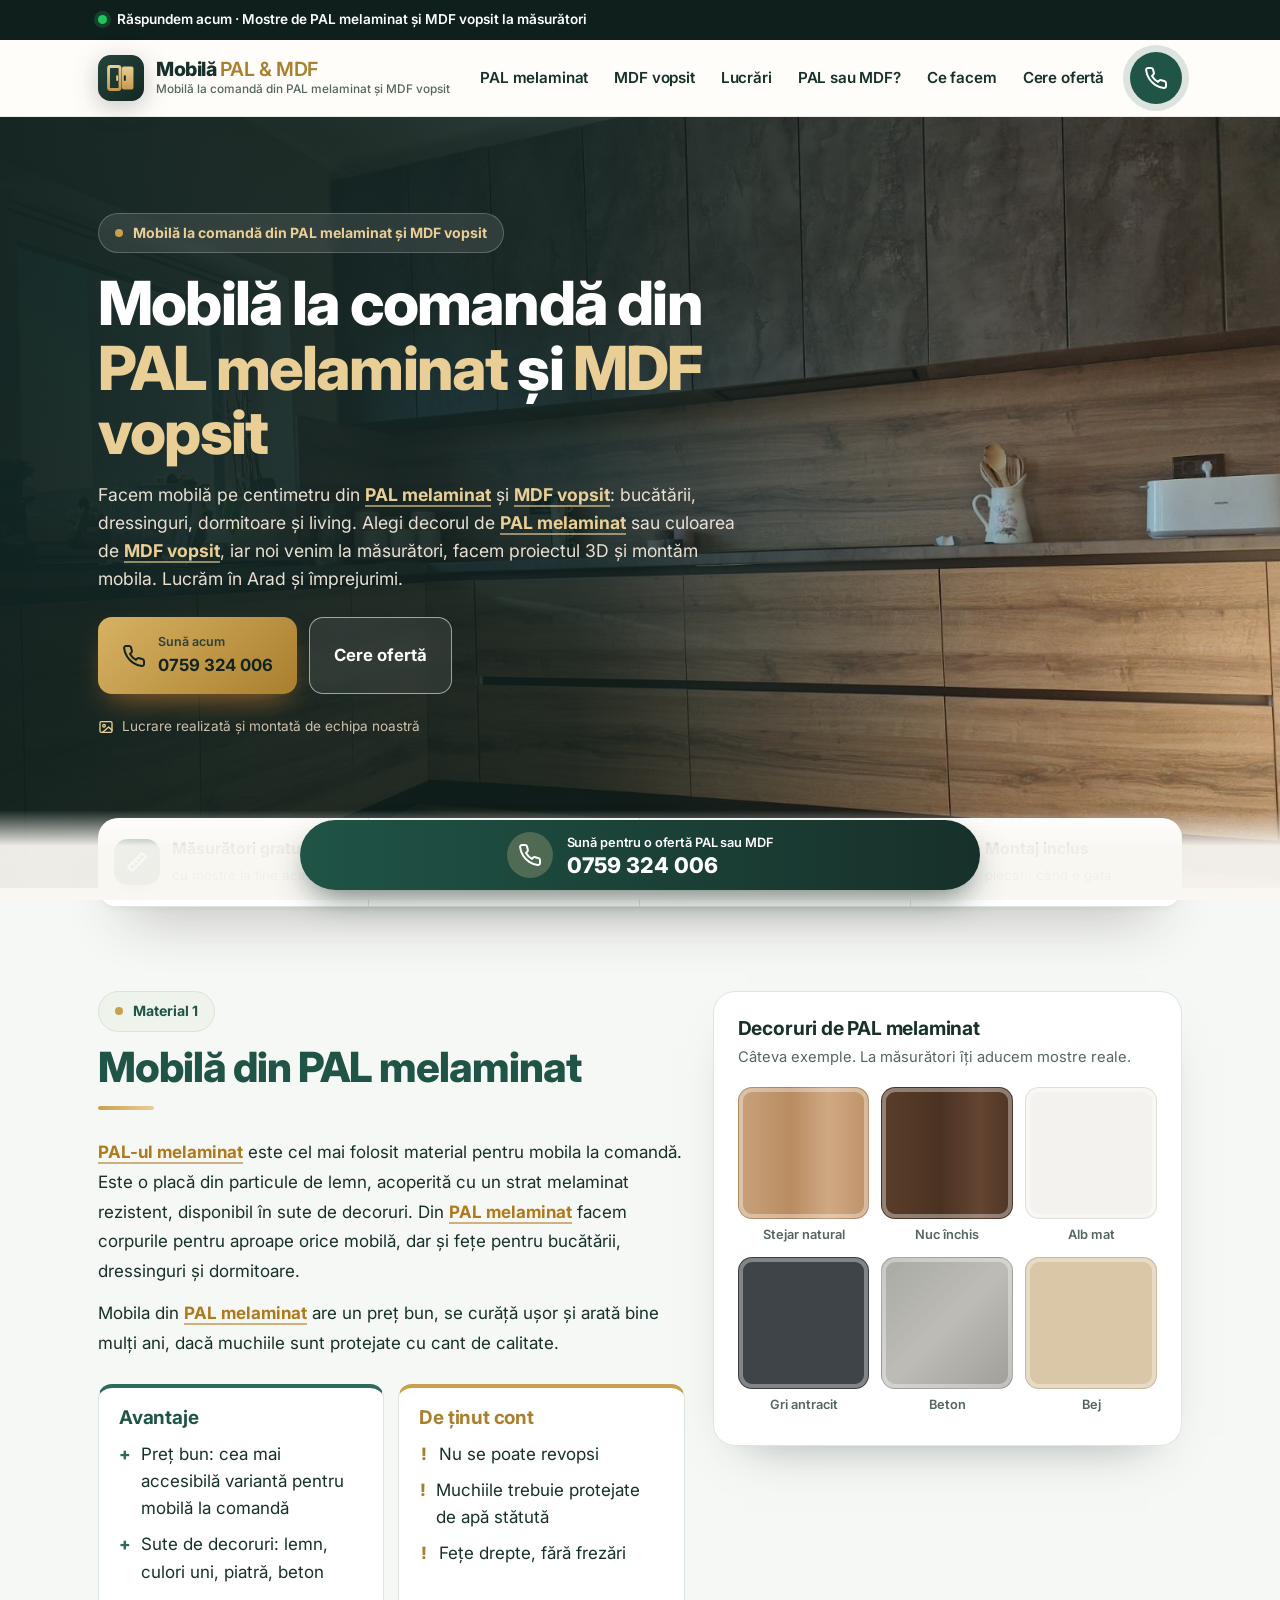
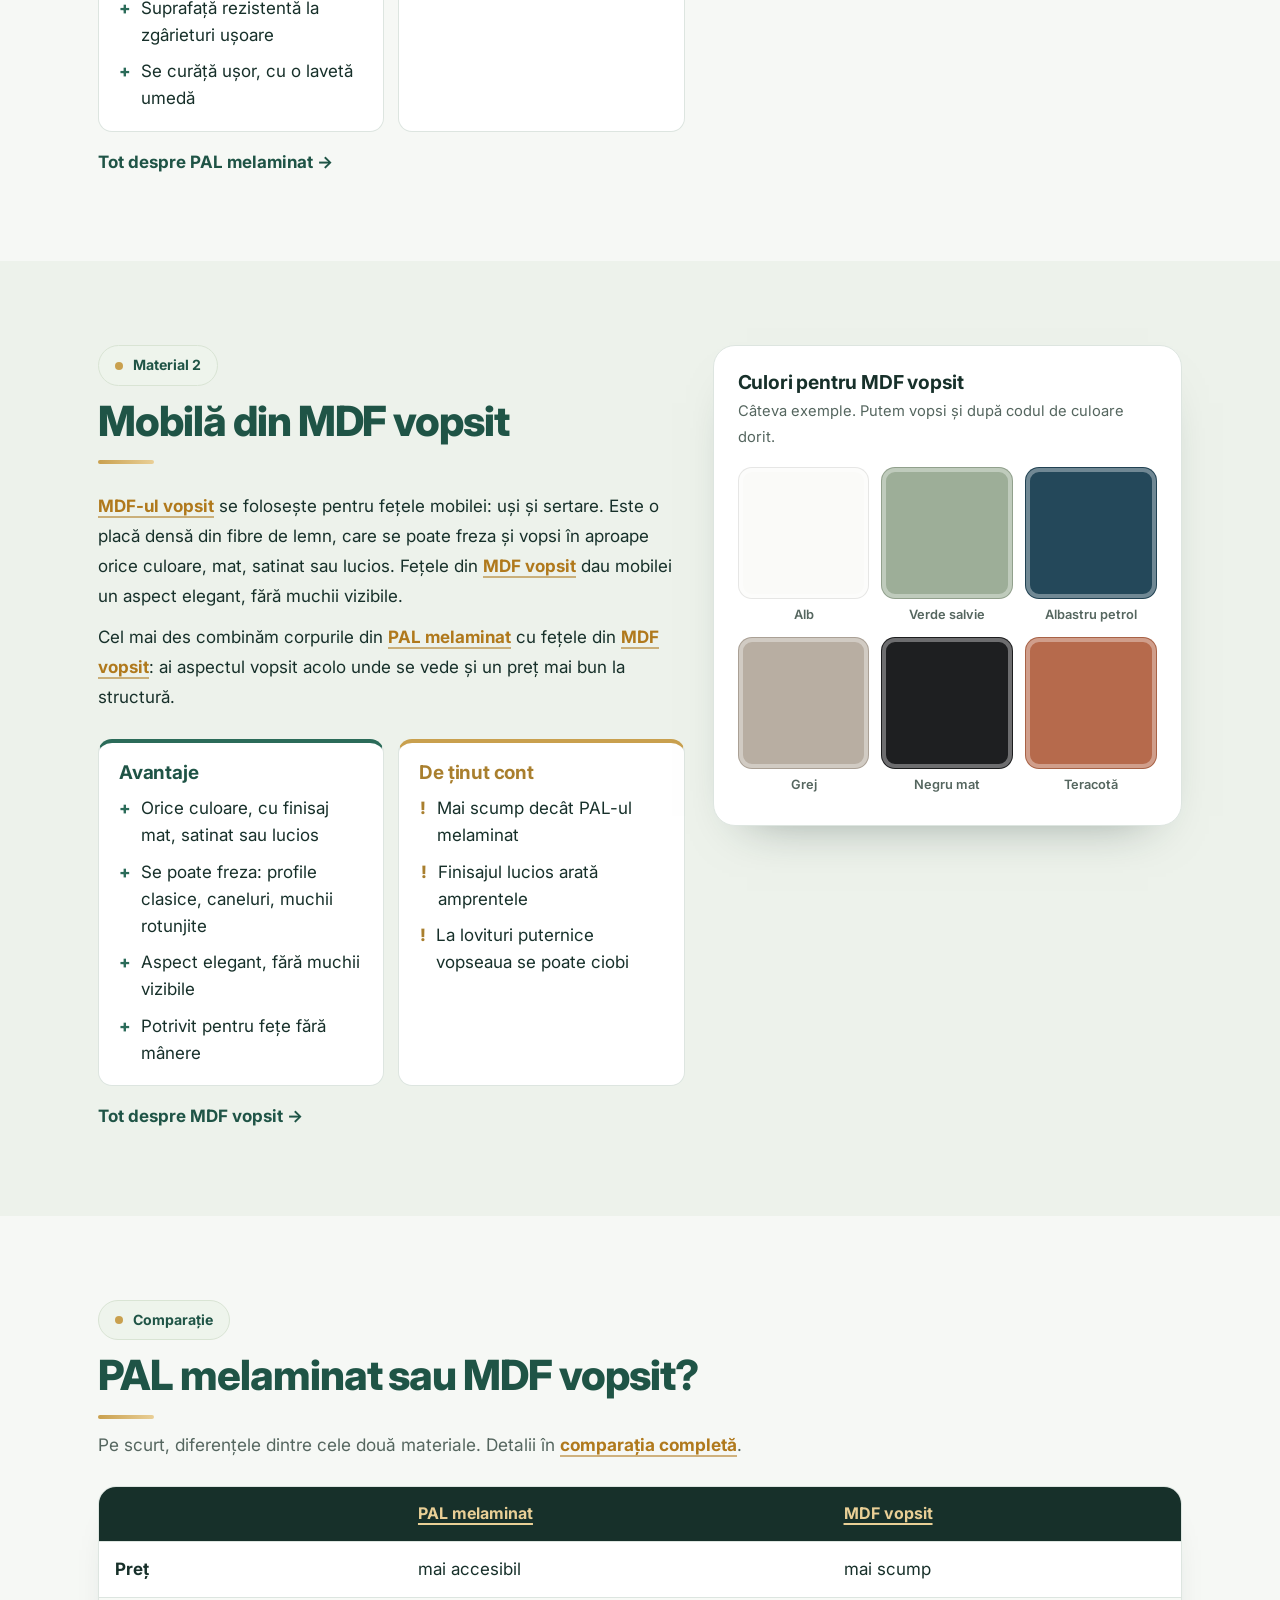
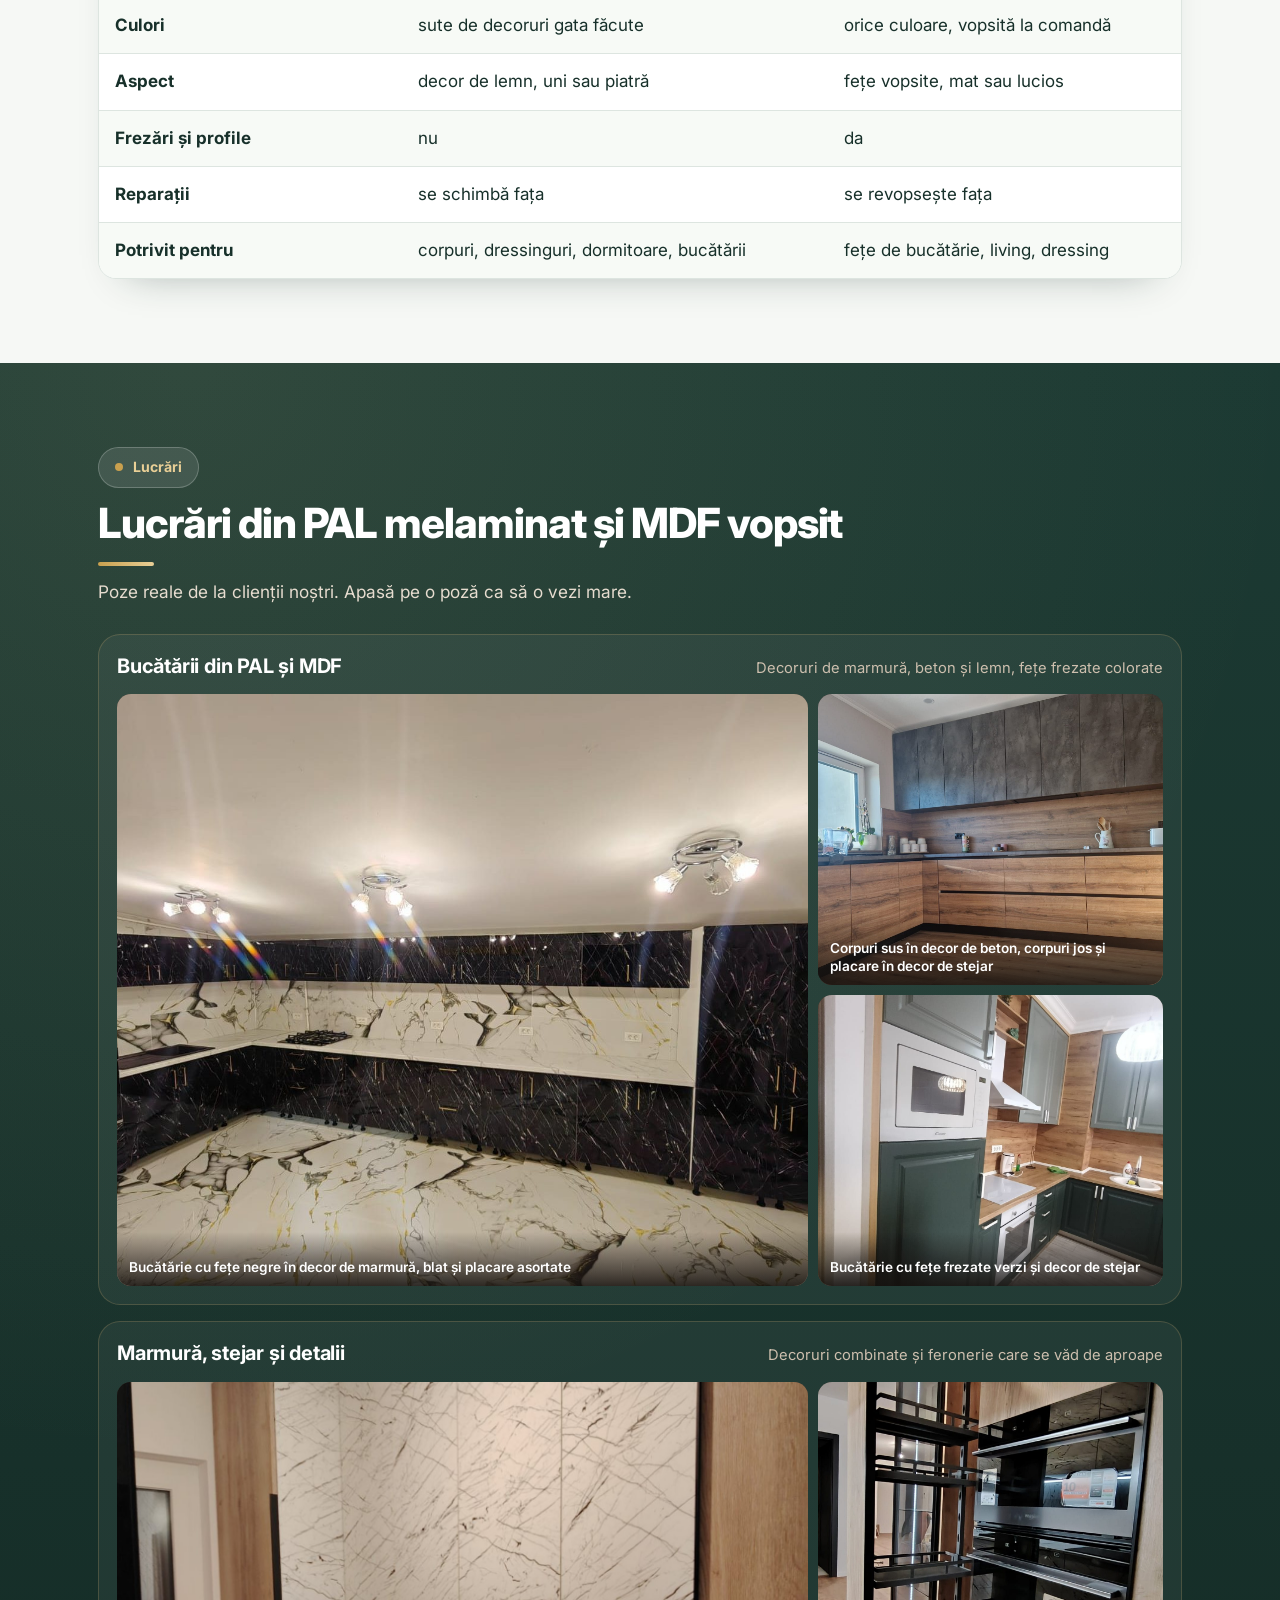
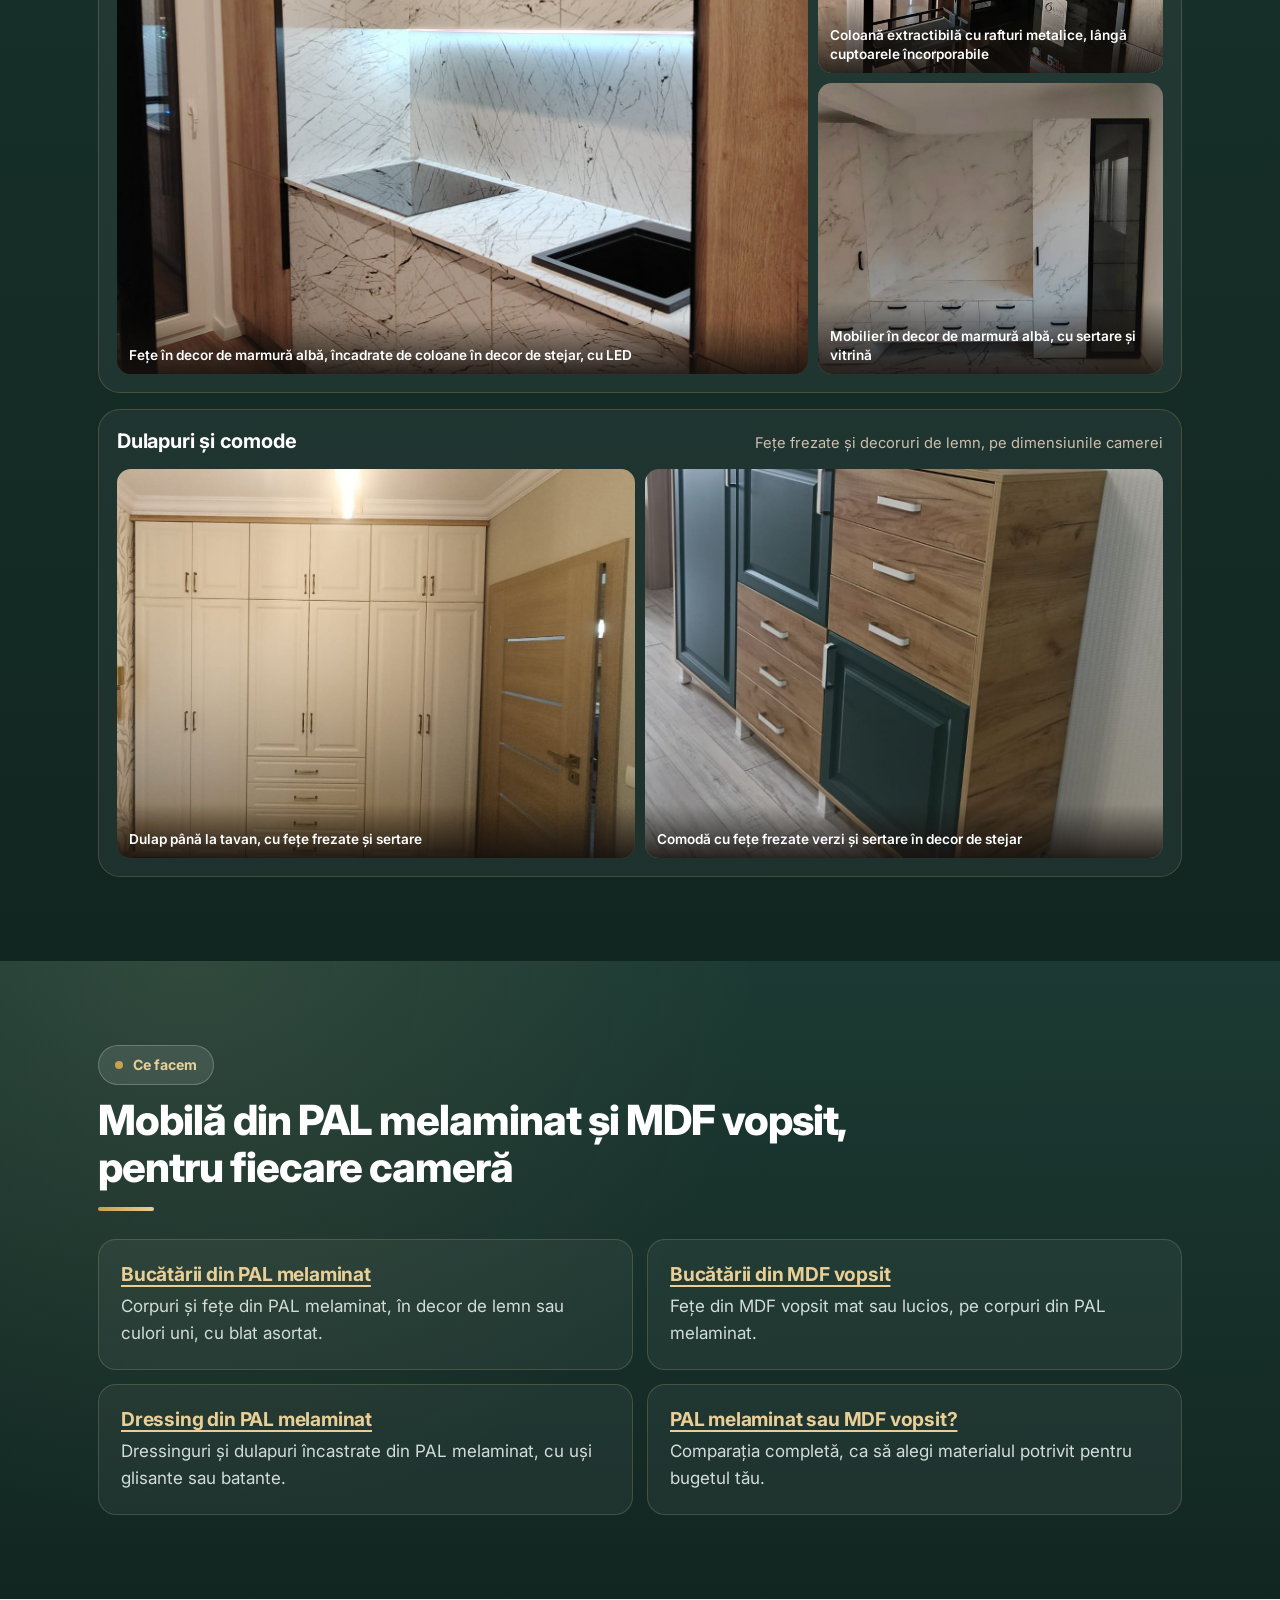
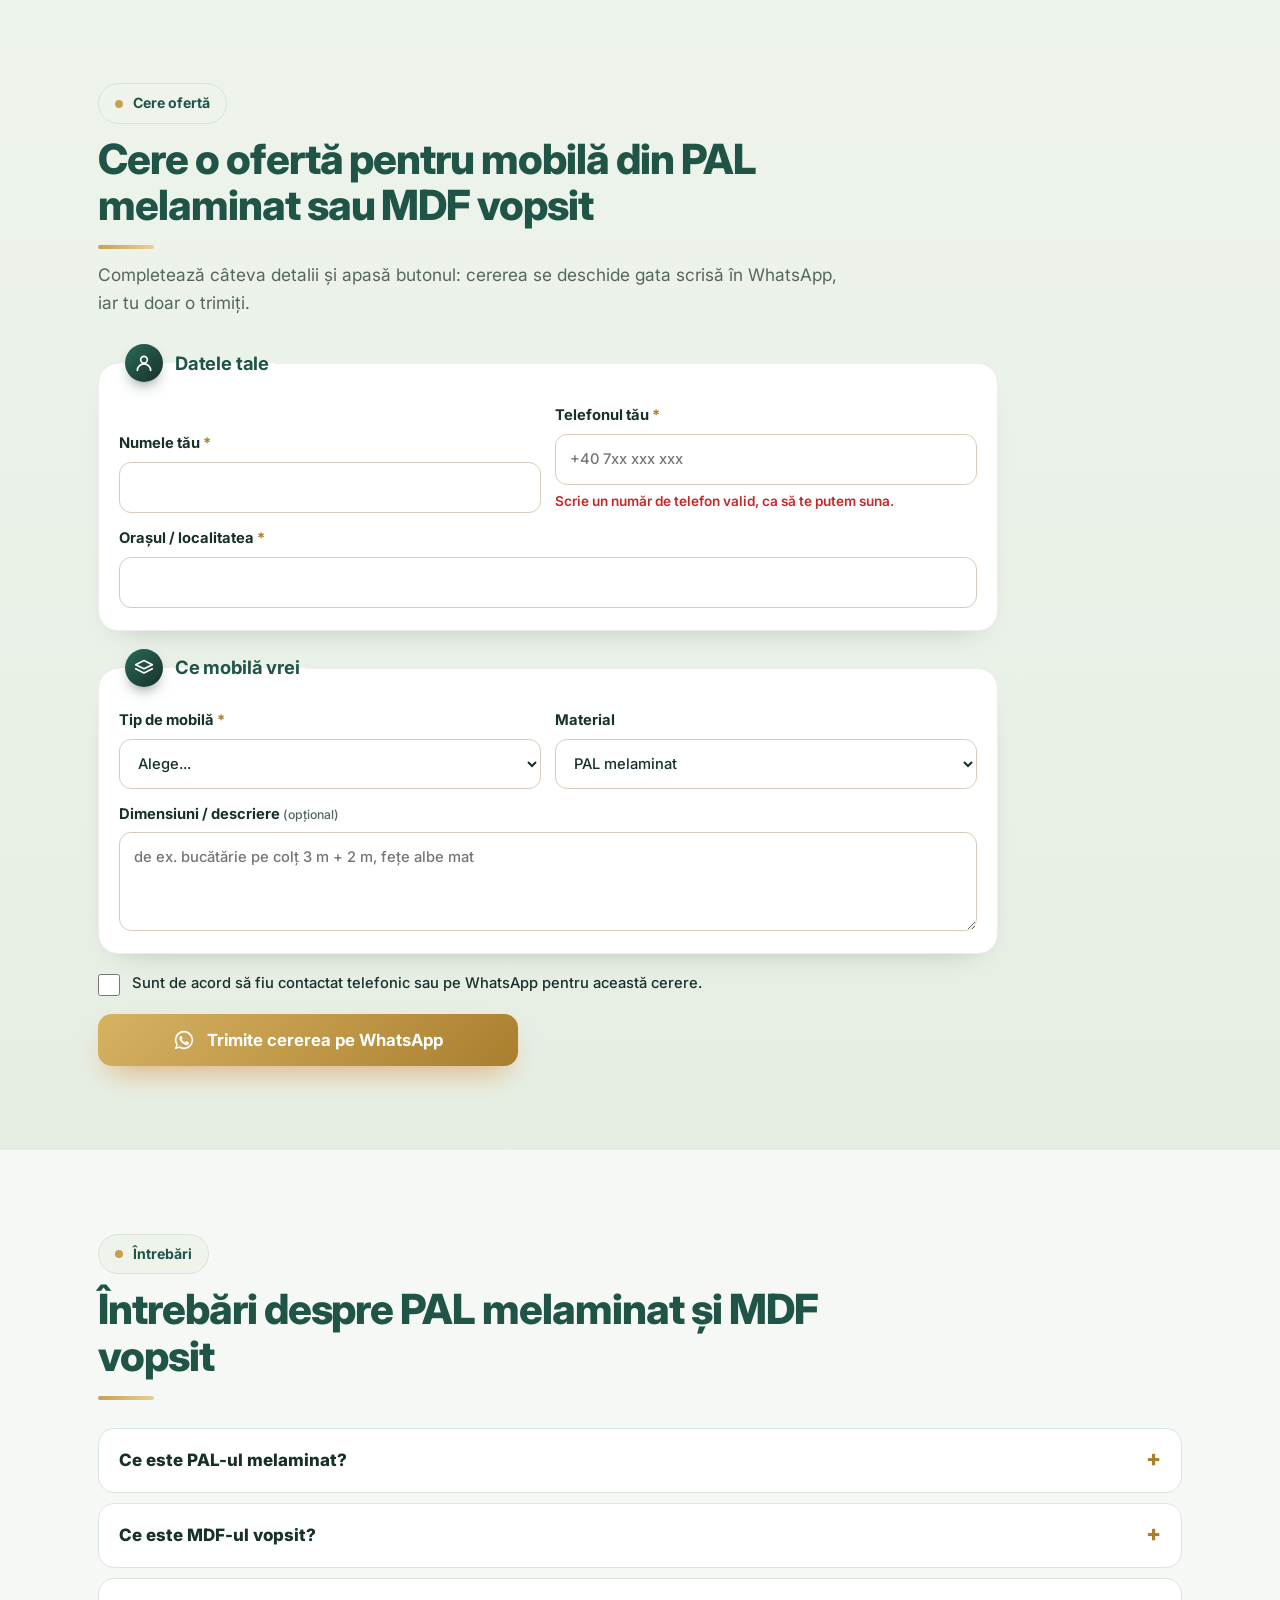
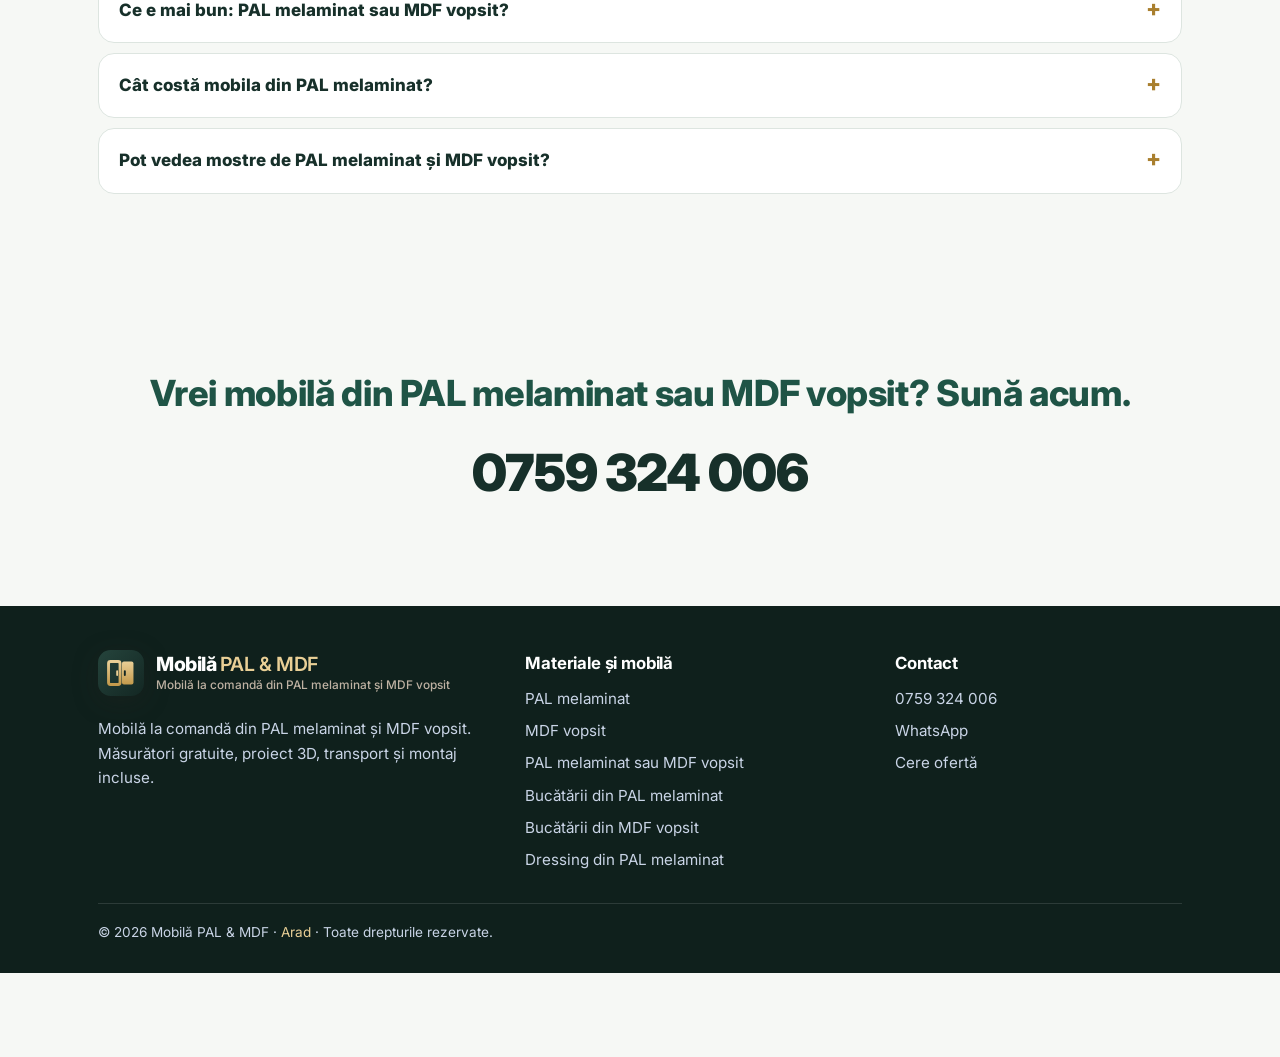
==== commit e4629985: "Galerie pe categorii cu poze din lucrări de la clienți Co-Authored-By: Claude Opus 5.5 <noreply@anth" ====
--- a/index.html
+++ b/index.html
@@ -5,7 +5,8 @@
 <meta name="viewport" content="width=device-width, initial-scale=1">
 <title>Mobilă la comandă din PAL melaminat și MDF vopsit în Arad | Mobilă PAL &amp; MDF</title>
 <meta name="description" content="Mobilă la comandă din PAL melaminat și MDF vopsit: bucătării, dressinguri, dormitoare. Măsurători gratuite cu mostre, proiect 3D, transport și montaj incluse. Lucrăm în Arad și împrejurimi.">
-<script type="application/ld+json">{"@context":"https://schema.org","@type":"HomeAndConstructionBusiness","name":"Mobilă PAL & MDF","description":"Mobilă la comandă din PAL melaminat și MDF vopsit","telephone":"+40759324006","areaServed":{"@type":"City","name":"Arad"},"address":{"@type":"PostalAddress","addressLocality":"Arad","addressCountry":"RO"}}</script>
+<link rel="canonical" href="https://mobilapalarad.ro/">
+<script type="application/ld+json">{"@context":"https://schema.org","@graph":[{"@id":"https://mobilapalarad.ro/#firma","url":"https://mobilapalarad.ro/","@type":"HomeAndConstructionBusiness","name":"Mobilă PAL & MDF","description":"Mobilă la comandă din PAL melaminat și MDF vopsit","telephone":"+40759324006","areaServed":{"@type":"City","name":"Arad"},"address":{"@type":"PostalAddress","addressLocality":"Arad","addressCountry":"RO"}},{"@type":"WebSite","@id":"https://mobilapalarad.ro/#site","url":"https://mobilapalarad.ro/","name":"Mobilă PAL & MDF","inLanguage":"ro","publisher":{"@id":"https://mobilapalarad.ro/#firma"}}]}</script>
 <meta name="theme-color" content="#17302A">
 <link rel="icon" href="favicon.svg" type="image/svg+xml">
 <link rel="preconnect" href="https://fonts.googleapis.com">
@@ -25,14 +26,14 @@
   <path d="M20 22v4M28 22v4" stroke="#132723" stroke-width="2" stroke-linecap="round"/>
   <path d="M20 22v4" stroke="#E9CF96" stroke-width="2" stroke-linecap="round"/>
 </svg><span class="wm"><span class="wm1">Mobilă <i>PAL & MDF</i></span><small>Mobilă la comandă din PAL melaminat și MDF vopsit</small></span></span></a>
-  <nav class="menu nav-desktop" aria-label="Meniu principal"><div class="wrap"><a href="index.html#pal">PAL melaminat</a><a href="index.html#mdf">MDF vopsit</a><a href="pal-melaminat-sau-mdf-vopsit.html">PAL sau MDF?</a><a href="index.html#unde">Ce facem</a><a href="index.html#oferta">Cere ofertă</a></div></nav>
+  <nav class="menu nav-desktop" aria-label="Meniu principal"><div class="wrap"><a href="index.html#pal">PAL melaminat</a><a href="index.html#mdf">MDF vopsit</a><a href="index.html#lucrari">Lucrări</a><a href="pal-melaminat-sau-mdf-vopsit.html">PAL sau MDF?</a><a href="index.html#unde">Ce facem</a><a href="index.html#oferta">Cere ofertă</a></div></nav>
   <a class="call-dot" href="tel:+40759324006" aria-label="Sună la 0759 324 006"><svg width="24" height="24" viewBox="0 0 24 24" fill="none" stroke="#fff" stroke-width="2" stroke-linecap="round" stroke-linejoin="round" aria-hidden="true"><path d="M22 16.9v3a2 2 0 0 1-2.2 2 19.8 19.8 0 0 1-8.6-3.1 19.5 19.5 0 0 1-6-6A19.8 19.8 0 0 1 2.1 4.2 2 2 0 0 1 4.1 2h3a2 2 0 0 1 2 1.7c.1 1 .4 1.9.7 2.8a2 2 0 0 1-.5 2.1L8 9.9a16 16 0 0 0 6 6l1.3-1.3a2 2 0 0 1 2.1-.4c.9.3 1.8.6 2.8.7a2 2 0 0 1 1.7 2z"/></svg></a>
   <button class="menu-btn" type="button" aria-label="Meniu" aria-expanded="false" id="menu-btn"><svg width="26" height="26" viewBox="0 0 24 24" fill="none" stroke="#17302A" stroke-width="2" stroke-linecap="round" stroke-linejoin="round" aria-hidden="true"><path d="M3 7h18M3 12h18M3 17h18"/></svg></button>
 </div></header>
 <main>
 
 <div class="hx">
-  <div class="hx-bg" aria-hidden="true"><img src="lucrari/alba-1.jpg" alt="" width="1600" height="1200" fetchpriority="high"></div>
+  <div class="hx-bg" aria-hidden="true"><img src="lucrari/bucatarie-beton-stejar.jpg" alt="" width="1600" height="1120" fetchpriority="high"></div>
   <div class="wrap hx-in">
     <span class="eyebrow pill pill-glass">Mobilă la comandă din PAL melaminat și MDF vopsit</span>
     <h1>Mobilă la comandă din <em>PAL melaminat</em> și <em>MDF vopsit</em></h1>
@@ -79,6 +80,37 @@
 <section id="compara"><div class="wrap">
   <div class="head"><span class="eyebrow pill">Comparație</span><h2>PAL melaminat sau MDF vopsit?</h2><p>Pe scurt, diferențele dintre cele două materiale. Detalii în <a class="kw" href="pal-melaminat-sau-mdf-vopsit.html">comparația completă</a>.</p></div>
   <div class="cmp-wrap"><table class="cmp"><thead><tr><th></th><th><a class="kw" href="pal-melaminat.html">PAL melaminat</a></th><th><a class="kw" href="mdf-vopsit.html">MDF vopsit</a></th></tr></thead><tbody><tr><th>Preț</th><td>mai accesibil</td><td>mai scump</td></tr><tr><th>Culori</th><td>sute de decoruri gata făcute</td><td>orice culoare, vopsită la comandă</td></tr><tr><th>Aspect</th><td>decor de lemn, uni sau piatră</td><td>fețe vopsite, mat sau lucios</td></tr><tr><th>Frezări și profile</th><td>nu</td><td>da</td></tr><tr><th>Reparații</th><td>se schimbă fața</td><td>se revopsește fața</td></tr><tr><th>Potrivit pentru</th><td>corpuri, dressinguri, dormitoare, bucătării</td><td>fețe de bucătărie, living, dressing</td></tr></tbody></table></div>
+</div></section>
+
+<section id="lucrari" class="band"><div class="wrap">
+  <div class="head"><span class="eyebrow pill pill-dark">Lucrări</span><h2>Lucrări din PAL melaminat și MDF vopsit</h2><p>Poze reale de la clienții noștri. Apasă pe o poză ca să o vezi mare.</p></div>
+  <div class="project">
+  <div class="project-head"><h3>Bucătării din PAL și MDF</h3><p>Decoruri de marmură, beton și lemn, fețe frezate colorate</p></div>
+  <div class="photos trei"><a class="ph ph-big" href="lucrari/bucatarie-marmura.jpg" data-cap="Bucătărie cu fețe negre în decor de marmură, blat și placare asortate"><img src="lucrari/bucatarie-marmura-mic.jpg" srcset="lucrari/bucatarie-marmura-mic.jpg 720w, lucrari/bucatarie-marmura.jpg 1600w" sizes="(min-width:900px) 60vw, 100vw" alt="Bucătării din PAL și MDF: bucătărie cu fețe negre în decor de marmură, blat și placare asortate" loading="lazy" width="1520" height="990"><span class="ph-cap">Bucătărie cu fețe negre în decor de marmură, blat și placare asortate</span></a><a class="ph" href="lucrari/bucatarie-beton-stejar.jpg" data-cap="Corpuri sus în decor de beton, corpuri jos și placare în decor de stejar"><img src="lucrari/bucatarie-beton-stejar-mic.jpg" srcset="lucrari/bucatarie-beton-stejar-mic.jpg 720w, lucrari/bucatarie-beton-stejar.jpg 1600w" sizes="(min-width:900px) 60vw, 100vw" alt="Bucătării din PAL și MDF: corpuri sus în decor de beton, corpuri jos și placare în decor de stejar" loading="lazy" width="1600" height="1120"><span class="ph-cap">Corpuri sus în decor de beton, corpuri jos și placare în decor de stejar</span></a><a class="ph" href="lucrari/bucatarie-verde.jpg" data-cap="Bucătărie cu fețe frezate verzi și decor de stejar"><img src="lucrari/bucatarie-verde-mic.jpg" srcset="lucrari/bucatarie-verde-mic.jpg 720w, lucrari/bucatarie-verde.jpg 1600w" sizes="(min-width:900px) 60vw, 100vw" alt="Bucătării din PAL și MDF: bucătărie cu fețe frezate verzi și decor de stejar" loading="lazy" width="1200" height="1600"><span class="ph-cap">Bucătărie cu fețe frezate verzi și decor de stejar</span></a></div>
+</div>
+<div class="project">
+  <div class="project-head"><h3>Marmură, stejar și detalii</h3><p>Decoruri combinate și feronerie care se văd de aproape</p></div>
+  <div class="photos trei"><a class="ph ph-big" href="lucrari/marmura-stejar.jpg" data-cap="Fețe în decor de marmură albă, încadrate de coloane în decor de stejar, cu LED"><img src="lucrari/marmura-stejar-mic.jpg" srcset="lucrari/marmura-stejar-mic.jpg 720w, lucrari/marmura-stejar.jpg 1600w" sizes="(min-width:900px) 60vw, 100vw" alt="Marmură, stejar și detalii: fețe în decor de marmură albă, încadrate de coloane în decor de stejar, cu LED" loading="lazy" width="1400" height="1490"><span class="ph-cap">Fețe în decor de marmură albă, încadrate de coloane în decor de stejar, cu LED</span></a><a class="ph" href="lucrari/coloana-extractibila.jpg" data-cap="Coloană extractibilă cu rafturi metalice, lângă cuptoarele încorporabile"><img src="lucrari/coloana-extractibila-mic.jpg" srcset="lucrari/coloana-extractibila-mic.jpg 720w, lucrari/coloana-extractibila.jpg 1600w" sizes="(min-width:900px) 60vw, 100vw" alt="Marmură, stejar și detalii: coloană extractibilă cu rafturi metalice, lângă cuptoarele încorporabile" loading="lazy" width="1256" height="1500"><span class="ph-cap">Coloană extractibilă cu rafturi metalice, lângă cuptoarele încorporabile</span></a><a class="ph" href="lucrari/mobilier-marmura.jpg" data-cap="Mobilier în decor de marmură albă, cu sertare și vitrină"><img src="lucrari/mobilier-marmura-mic.jpg" srcset="lucrari/mobilier-marmura-mic.jpg 720w, lucrari/mobilier-marmura.jpg 1600w" sizes="(min-width:900px) 60vw, 100vw" alt="Marmură, stejar și detalii: mobilier în decor de marmură albă, cu sertare și vitrină" loading="lazy" width="1270" height="900"><span class="ph-cap">Mobilier în decor de marmură albă, cu sertare și vitrină</span></a></div>
+</div>
+<div class="project">
+  <div class="project-head"><h3>Dulapuri și comode</h3><p>Fețe frezate și decoruri de lemn, pe dimensiunile camerei</p></div>
+  <div class="photos doi"><a class="ph ph-big" href="lucrari/dulap-frezat.jpg" data-cap="Dulap până la tavan, cu fețe frezate și sertare"><img src="lucrari/dulap-frezat-mic.jpg" srcset="lucrari/dulap-frezat-mic.jpg 720w, lucrari/dulap-frezat.jpg 1600w" sizes="(min-width:900px) 60vw, 100vw" alt="Dulapuri și comode: dulap până la tavan, cu fețe frezate și sertare" loading="lazy" width="1230" height="1015"><span class="ph-cap">Dulap până la tavan, cu fețe frezate și sertare</span></a><a class="ph" href="lucrari/comoda-verde.jpg" data-cap="Comodă cu fețe frezate verzi și sertare în decor de stejar"><img src="lucrari/comoda-verde-mic.jpg" srcset="lucrari/comoda-verde-mic.jpg 720w, lucrari/comoda-verde.jpg 1600w" sizes="(min-width:900px) 60vw, 100vw" alt="Dulapuri și comode: comodă cu fețe frezate verzi și sertare în decor de stejar" loading="lazy" width="1104" height="980"><span class="ph-cap">Comodă cu fețe frezate verzi și sertare în decor de stejar</span></a></div>
+</div>
+<div class="lb" id="lb" hidden><button class="lb-x" type="button" aria-label="Închide">×</button><button class="lb-p" type="button" aria-label="Poza anterioară">‹</button><figure><img alt=""><figcaption></figcaption></figure><button class="lb-n" type="button" aria-label="Poza următoare">›</button></div>
+<script>
+(function(){
+  var lb=document.getElementById("lb"); if(!lb) return;
+  var links=[].slice.call(document.querySelectorAll(".photos a")), img=lb.querySelector("img"), cap=lb.querySelector("figcaption"), i=0;
+  function show(k){ i=(k+links.length)%links.length; img.src=links[i].href; img.alt=links[i].querySelector("img").alt; cap.textContent=links[i].dataset.cap; }
+  function close(){ lb.hidden=true; document.body.style.overflow=""; }
+  links.forEach(function(a,k){ a.addEventListener("click",function(e){ e.preventDefault(); show(k); lb.hidden=false; document.body.style.overflow="hidden"; lb.querySelector(".lb-x").focus(); }); });
+  lb.querySelector(".lb-x").onclick=close; lb.querySelector(".lb-p").onclick=function(){show(i-1)}; lb.querySelector(".lb-n").onclick=function(){show(i+1)};
+  lb.addEventListener("click",function(e){ if(e.target===lb||e.target.tagName==="FIGURE") close(); });
+  document.addEventListener("keydown",function(e){ if(lb.hidden) return; if(e.key==="Escape") close(); if(e.key==="ArrowLeft") show(i-1); if(e.key==="ArrowRight") show(i+1); });
+  var x0=null; lb.addEventListener("touchstart",function(e){x0=e.touches[0].clientX},{passive:true});
+  lb.addEventListener("touchend",function(e){ if(x0===null) return; var dx=e.changedTouches[0].clientX-x0; if(Math.abs(dx)>40) show(dx<0?i+1:i-1); x0=null; });
+})();
+</script>
 </div></section>
 
 <section id="unde" class="band"><div class="wrap">
--- a/style.css
+++ b/style.css
@@ -393,6 +393,9 @@
 .photos.one{grid-template-columns:1fr;grid-template-rows:none}
 .photos.one .ph-big{grid-column:1;grid-row:auto;aspect-ratio:16/9}
 .photos.one .ph-big img{object-position:center 45%}
+@media(min-width:900px){.photos.trei{grid-template-columns:2fr 1fr}.photos.trei .ph-big{aspect-ratio:7/6}.photos.trei .ph:not(.ph-big){aspect-ratio:auto;min-height:0}.photos.trei .ph img{position:absolute;inset:0}}
+.photos.doi{grid-template-columns:1fr 1fr;grid-template-rows:none}
+.photos.doi .ph,.photos.doi .ph-big{grid-column:auto;grid-row:auto;aspect-ratio:4/3}
 .hero-photo{width:100%;max-width:520px;height:auto;border-radius:18px;box-shadow:0 30px 60px -30px rgba(43,36,31,.55);border:6px solid #fff}
 
 /* materiale */
